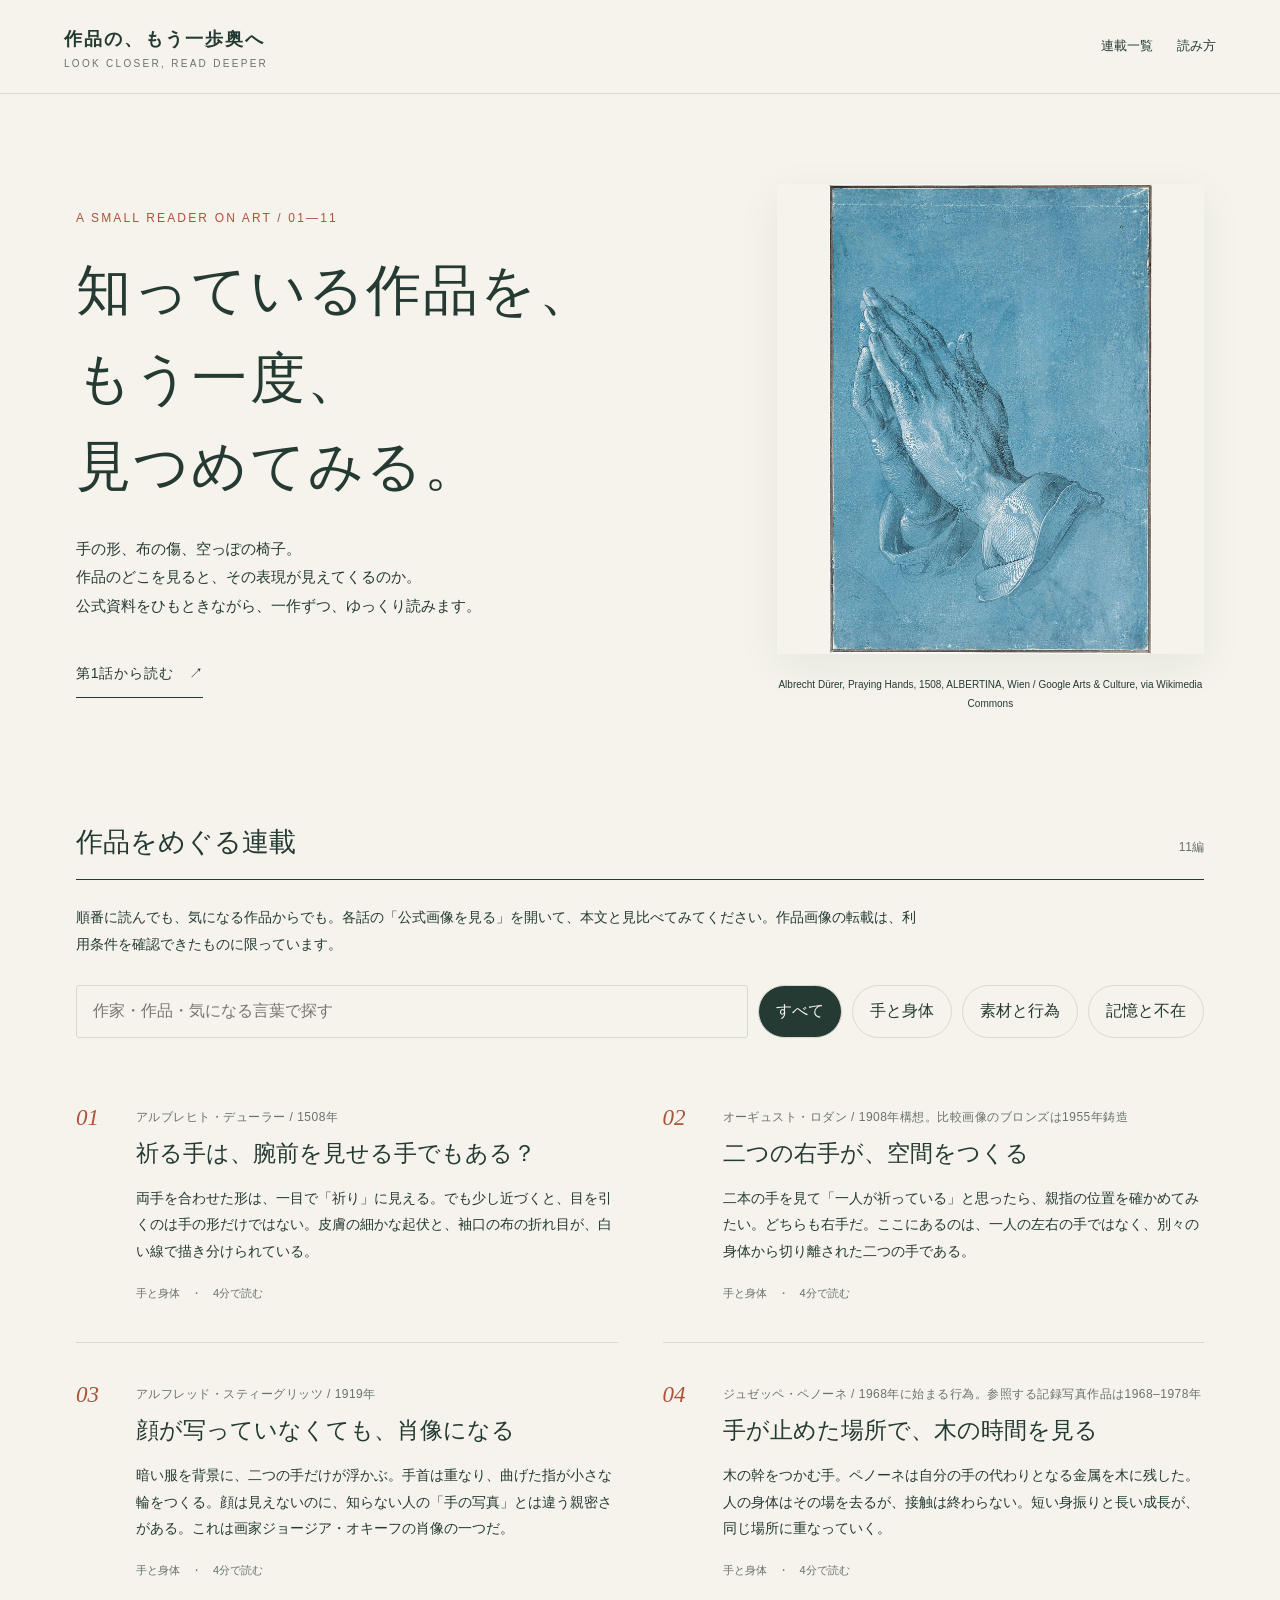
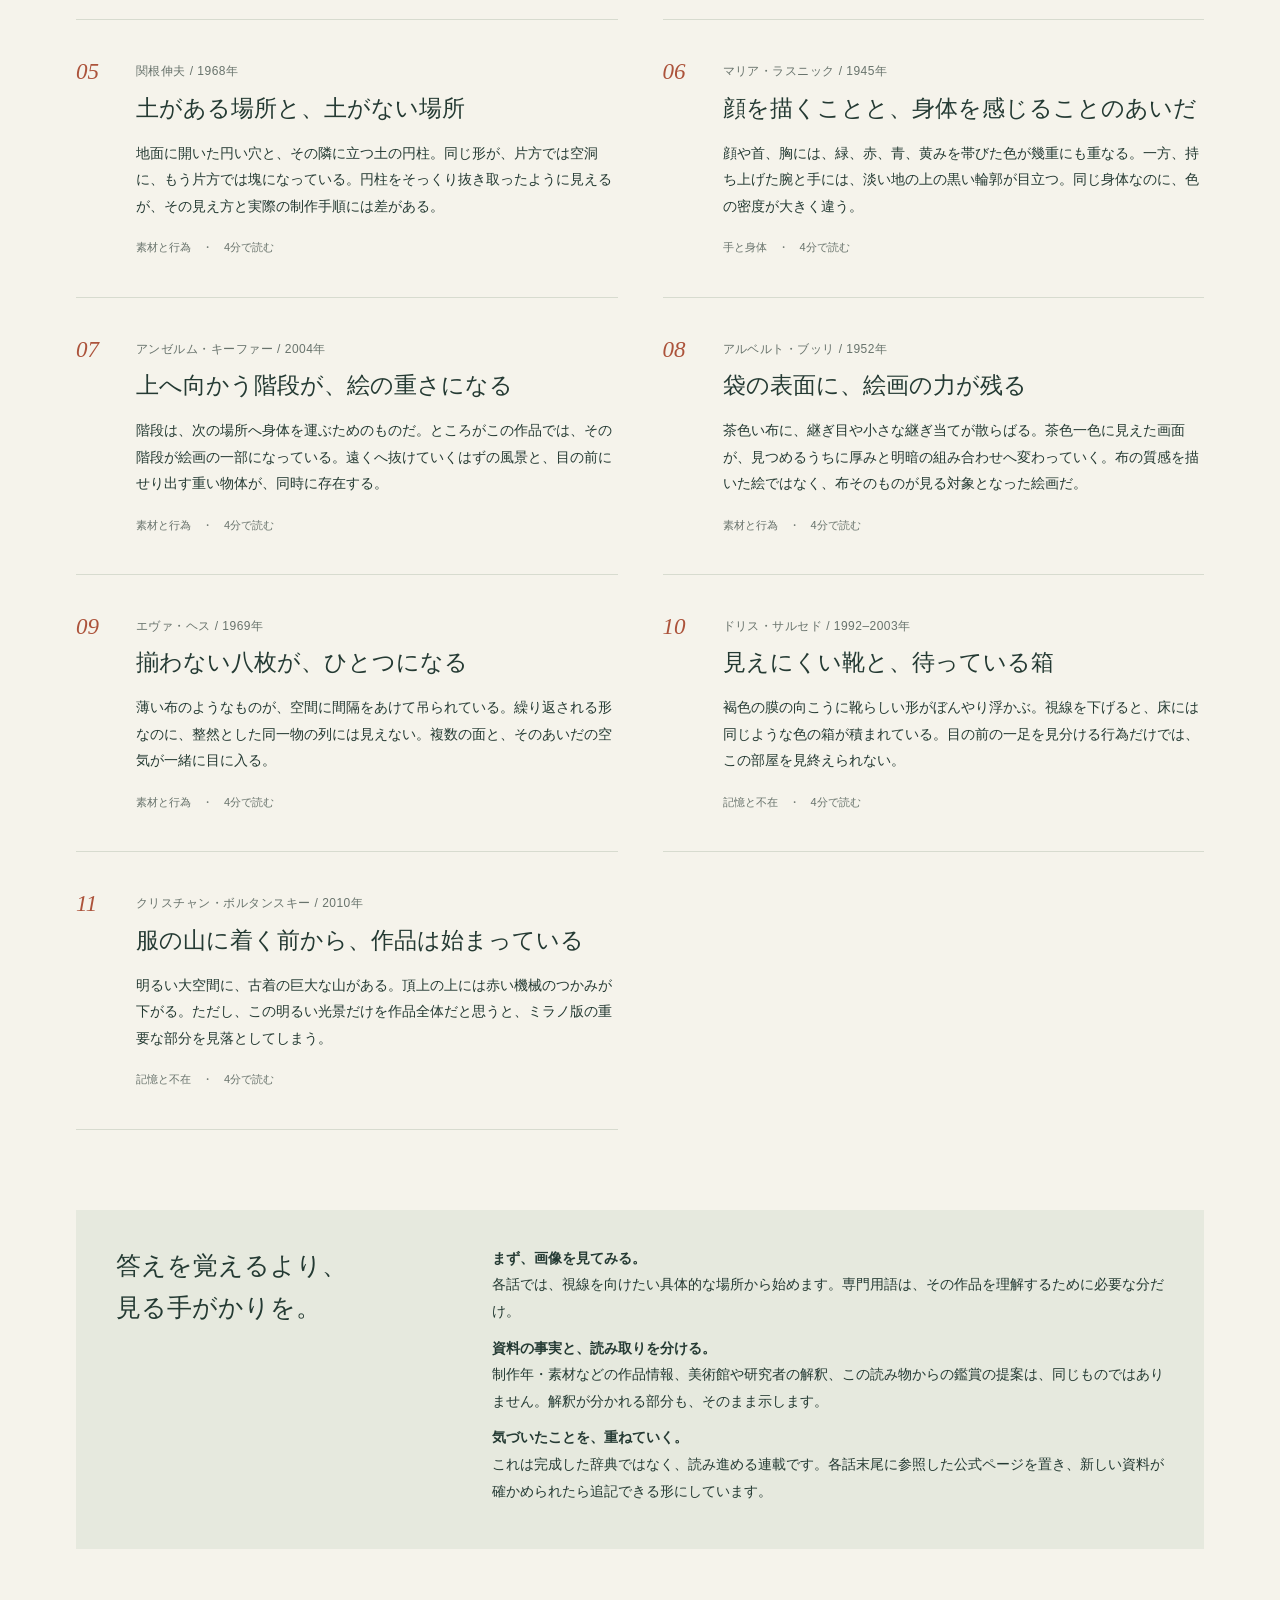
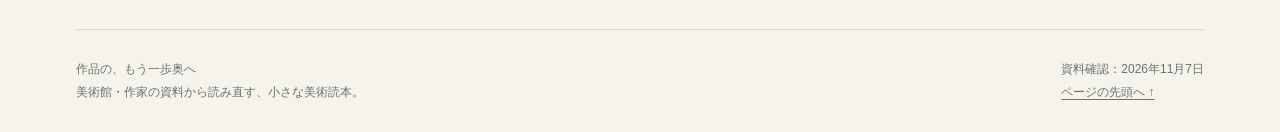
==== index.html @ de349b25 "Publish sourced art reading series with eleven essays" ====
<!doctype html><html lang="ja"><head><meta charset="utf-8"><meta name="viewport" content="width=device-width,initial-scale=1"><meta name="theme-color" content="#243a33"><meta name="description" content="手・素材・身体・記憶をめぐる美術の読み物。公式資料をたどり、作品をもう一度見るための連載。"><title>美術を読む連載 | 作品の、もう一歩奥へ</title><link rel="stylesheet" href="./style.css"><link rel="icon" href="data:image/svg+xml,%3Csvg xmlns='http://www.w3.org/2000/svg' viewBox='0 0 64 64'%3E%3Crect width='64' height='64' rx='12' fill='%23243a33'/%3E%3Cpath d='M17 14v36m15-36v36m15-36v36' stroke='%23f5f3eb' stroke-width='2'/%3E%3C/svg%3E"></head><body id="top"><header><a class="brand" href="./">作品の、もう一歩奥へ<small>LOOK CLOSER, READ DEEPER</small></a><nav aria-label="主要ナビゲーション"><a href="./#series">連載一覧</a><a href="./#about">読み方</a></nav></header><main class="wrap"><section class="hero"><div><div class="eyebrow">A small reader on art / 01—11</div><h1>知っている作品を、<br>もう一度、<br>見つめてみる。</h1><p>手の形、布の傷、空っぽの椅子。<br>作品のどこを見ると、その表現が見えてくるのか。<br>公式資料をひもときながら、一作ずつ、ゆっくり読みます。</p><a class="button" href="articles/durer-praying-hands.html">第1話から読む　↗</a></div><figure class="hero-art"><img src="assets/durer-praying-hands.jpg" alt="祈る手"><figcaption>Albrecht Dürer, Praying Hands, 1508, ALBERTINA, Wien / Google Arts &amp; Culture, via Wikimedia Commons</figcaption></figure></section><section id="series"><div class="section-title"><h2>作品をめぐる連載</h2><span id="count">11編</span></div><p class="intro-note">順番に読んでも、気になる作品からでも。各話の「公式画像を見る」を開いて、本文と見比べてみてください。作品画像の転載は、利用条件を確認できたものに限っています。</p><div class="tools"><input type="search" id="search" aria-label="作家名や作品名で探す" placeholder="作家・作品・気になる言葉で探す"><button class="filter" aria-pressed="true" data-filter="all">すべて</button><button class="filter" aria-pressed="false" data-filter="hands">手と身体</button><button class="filter" aria-pressed="false" data-filter="material">素材と行為</button><button class="filter" aria-pressed="false" data-filter="memory">記憶と不在</button></div><div class="entries"><article class="entry" data-category="hands"><span class="num">01</span><div><span class="artist">アルブレヒト・デューラー / 1508年</span><h3><a href="articles/durer-praying-hands.html">祈る手は、腕前を見せる手でもある？</a></h3><p>両手を合わせた形は、一目で「祈り」に見える。でも少し近づくと、目を引くのは手の形だけではない。皮膚の細かな起伏と、袖口の布の折れ目が、白い線で描き分けられている。</p><span class="meta">手と身体　・　4分で読む</span></div></article><article class="entry" data-category="hands"><span class="num">02</span><div><span class="artist">オーギュスト・ロダン / 1908年構想。比較画像のブロンズは1955年鋳造</span><h3><a href="articles/rodin-cathedral.html">二つの右手が、空間をつくる</a></h3><p>二本の手を見て「一人が祈っている」と思ったら、親指の位置を確かめてみたい。どちらも右手だ。ここにあるのは、一人の左右の手ではなく、別々の身体から切り離された二つの手である。</p><span class="meta">手と身体　・　4分で読む</span></div></article><article class="entry" data-category="hands"><span class="num">03</span><div><span class="artist">アルフレッド・スティーグリッツ / 1919年</span><h3><a href="articles/stieglitz-okeeffe-hands.html">顔が写っていなくても、肖像になる</a></h3><p>暗い服を背景に、二つの手だけが浮かぶ。手首は重なり、曲げた指が小さな輪をつくる。顔は見えないのに、知らない人の「手の写真」とは違う親密さがある。これは画家ジョージア・オキーフの肖像の一つだ。</p><span class="meta">手と身体　・　4分で読む</span></div></article><article class="entry" data-category="hands"><span class="num">04</span><div><span class="artist">ジュゼッペ・ペノーネ / 1968年に始まる行為。参照する記録写真作品は1968–1978年</span><h3><a href="articles/penone-growth.html">手が止めた場所で、木の時間を見る</a></h3><p>木の幹をつかむ手。ペノーネは自分の手の代わりとなる金属を木に残した。人の身体はその場を去るが、接触は終わらない。短い身振りと長い成長が、同じ場所に重なっていく。</p><span class="meta">手と身体　・　4分で読む</span></div></article><article class="entry" data-category="material"><span class="num">05</span><div><span class="artist">関根伸夫 / 1968年</span><h3><a href="articles/sekine-phase-earth.html">土がある場所と、土がない場所</a></h3><p>地面に開いた円い穴と、その隣に立つ土の円柱。同じ形が、片方では空洞に、もう片方では塊になっている。円柱をそっくり抜き取ったように見えるが、その見え方と実際の制作手順には差がある。</p><span class="meta">素材と行為　・　4分で読む</span></div></article><article class="entry" data-category="hands"><span class="num">06</span><div><span class="artist">マリア・ラスニック / 1945年</span><h3><a href="articles/lassnig-expressive-self.html">顔を描くことと、身体を感じることのあいだ</a></h3><p>顔や首、胸には、緑、赤、青、黄みを帯びた色が幾重にも重なる。一方、持ち上げた腕と手には、淡い地の上の黒い輪郭が目立つ。同じ身体なのに、色の密度が大きく違う。</p><span class="meta">手と身体　・　4分で読む</span></div></article><article class="entry" data-category="material"><span class="num">07</span><div><span class="artist">アンゼルム・キーファー / 2004年</span><h3><a href="articles/kiefer-lost-2004.html">上へ向かう階段が、絵の重さになる</a></h3><p>階段は、次の場所へ身体を運ぶためのものだ。ところがこの作品では、その階段が絵画の一部になっている。遠くへ抜けていくはずの風景と、目の前にせり出す重い物体が、同時に存在する。</p><span class="meta">素材と行為　・　4分で読む</span></div></article><article class="entry" data-category="material"><span class="num">08</span><div><span class="artist">アルベルト・ブッリ / 1952年</span><h3><a href="articles/burri-grande-sacco-1952.html">袋の表面に、絵画の力が残る</a></h3><p>茶色い布に、継ぎ目や小さな継ぎ当てが散らばる。茶色一色に見えた画面が、見つめるうちに厚みと明暗の組み合わせへ変わっていく。布の質感を描いた絵ではなく、布そのものが見る対象となった絵画だ。</p><span class="meta">素材と行為　・　4分で読む</span></div></article><article class="entry" data-category="material"><span class="num">09</span><div><span class="artist">エヴァ・ヘス / 1969年</span><h3><a href="articles/hesse-contingent-1969.html">揃わない八枚が、ひとつになる</a></h3><p>薄い布のようなものが、空間に間隔をあけて吊られている。繰り返される形なのに、整然とした同一物の列には見えない。複数の面と、そのあいだの空気が一緒に目に入る。</p><span class="meta">素材と行為　・　4分で読む</span></div></article><article class="entry" data-category="memory"><span class="num">10</span><div><span class="artist">ドリス・サルセド / 1992–2003年</span><h3><a href="articles/salcedo-atrabiliarios.html">見えにくい靴と、待っている箱</a></h3><p>褐色の膜の向こうに靴らしい形がぼんやり浮かぶ。視線を下げると、床には同じような色の箱が積まれている。目の前の一足を見分ける行為だけでは、この部屋を見終えられない。</p><span class="meta">記憶と不在　・　4分で読む</span></div></article><article class="entry" data-category="memory"><span class="num">11</span><div><span class="artist">クリスチャン・ボルタンスキー / 2010年</span><h3><a href="articles/boltanski-personnes-milan-2010.html">服の山に着く前から、作品は始まっている</a></h3><p>明るい大空間に、古着の巨大な山がある。頂上の上には赤い機械のつかみが下がる。ただし、この明るい光景だけを作品全体だと思うと、ミラノ版の重要な部分を見落としてしまう。</p><span class="meta">記憶と不在　・　4分で読む</span></div></article></div><p id="empty" class="empty" hidden>該当する記事がありません。別の言葉で探してください。</p></section><section id="about" class="guide"><h2>答えを覚えるより、<br>見る手がかりを。</h2><div><p><strong>まず、画像を見てみる。</strong><br>各話では、視線を向けたい具体的な場所から始めます。専門用語は、その作品を理解するために必要な分だけ。</p><p><strong>資料の事実と、読み取りを分ける。</strong><br>制作年・素材などの作品情報、美術館や研究者の解釈、この読み物からの鑑賞の提案は、同じものではありません。解釈が分かれる部分も、そのまま示します。</p><p><strong>気づいたことを、重ねていく。</strong><br>これは完成した辞典ではなく、読み進める連載です。各話末尾に参照した公式ページを置き、新しい資料が確かめられたら追記できる形にしています。</p></div></section><footer class="footer"><span>作品の、もう一歩奥へ<br>美術館・作家の資料から読み直す、小さな美術読本。</span><span>資料確認：2026年11月7日<br><a href="#top" class="backtop">ページの先頭へ ↑</a></span></footer></main><script src="./app.js"></script></body></html>
---- style.css ----
:root{--paper:#f5f3eb;--ink:#243a33;--muted:#68736c;--line:#d7dbcf;--accent:#ac533b;--serif:'Hiragino Mincho ProN','Yu Mincho',serif;--sans:-apple-system,BlinkMacSystemFont,'Hiragino Kaku Gothic ProN','Yu Gothic',sans-serif}*{box-sizing:border-box}html{scroll-behavior:smooth;scroll-padding-top:100px}body{margin:0;background:var(--paper);color:var(--ink);font:16px/1.9 var(--sans)}a{color:inherit;text-underline-offset:.25em}button,input{font:inherit}a:focus-visible,button:focus-visible,input:focus-visible{outline:3px solid var(--accent);outline-offset:5px}header{border-bottom:1px solid var(--line);padding:22px max(24px,5vw);display:flex;align-items:center;justify-content:space-between;gap:24px;background:var(--paper)}.brand{text-decoration:none;font-weight:650;font-size:18px;letter-spacing:.12em}.brand small{display:block;font:10px/1.5 var(--sans);letter-spacing:.23em;color:var(--muted)}nav{display:flex;gap:24px;font-size:13px}nav a{text-decoration:none}.wrap{max-width:1200px;margin:auto;padding:0 36px}.eyebrow{font:12px/1.5 var(--sans);letter-spacing:.18em;color:var(--accent);text-transform:uppercase}.hero{padding:90px 0 75px;display:grid;grid-template-columns:1.2fr .8fr;gap:60px;align-items:center}.hero h1{font:500 clamp(35px,4.3vw,60px)/1.6 var(--serif);letter-spacing:.04em;margin:20px 0 24px}.hero p{max-width:540px;font-size:15px}.hero-art{min-height:350px;position:relative;display:flex;align-items:center;justify-content:center;border-radius:50% 50% 2px 2px;background:#dfe2d6;overflow:hidden}.hero-art img{width:100%;height:400px;object-fit:cover;object-position:center}.hero-art .type-art{font:500 110px/1.2 var(--serif);color:#687c69;writing-mode:vertical-rl;letter-spacing:.12em;padding:50px}.hero-art figcaption{position:absolute;bottom:0;left:0;right:0;background:#f5f3ebeb;padding:8px 15px;font-size:10px}.hero figure{margin:0}.button{display:inline-block;text-decoration:none;border-bottom:1px solid var(--ink);padding:10px 0;letter-spacing:.06em;font-size:14px;margin-top:15px}.section-title{display:flex;align-items:baseline;justify-content:space-between;gap:20px;border-bottom:1px solid var(--ink);padding-bottom:17px;margin:24px 0 0}.section-title h2{font:500 27px/1.5 var(--serif);margin:0}.section-title span{font-size:12px;color:var(--muted)}.intro-note{font-size:14px;max-width:850px;margin:24px 0}.tools{display:flex;flex-wrap:wrap;gap:10px;margin:28px 0}.tools input{border:1px solid var(--line);background:transparent;padding:10px 16px;min-width:260px;flex:1;border-radius:3px;color:var(--ink)}.filter{border:1px solid var(--line);background:transparent;color:var(--ink);padding:9px 17px;border-radius:30px;cursor:pointer}.filter[aria-pressed=true]{background:var(--ink);color:var(--paper)}.entries{display:grid;grid-template-columns:1fr 1fr;column-gap:45px}.entry{display:grid;grid-template-columns:40px 1fr;gap:20px;padding:35px 0;border-bottom:1px solid var(--line)}.entry[hidden]{display:none}.num{font:italic 23px/1.5 Georgia,serif;color:var(--accent)}.entry h3{font:500 23px/1.6 var(--serif);margin:5px 0 12px}.entry h3 a{text-decoration:none}.entry h3 a:hover{text-decoration:underline}.entry .artist{font-size:12px;color:var(--muted);letter-spacing:.04em}.entry p{font-size:14px;margin:12px 0}.entry .meta{font-size:11px;color:var(--muted)}.guide{margin:80px 0;background:#e6e9de;padding:35px 40px;display:grid;grid-template-columns:1fr 2fr;gap:40px}.guide h2{font:500 25px/1.7 var(--serif);margin:0}.guide p{font-size:14px;margin:0 0 10px}.guide strong{font-weight:600}.footer{margin-top:75px;padding:28px 0;border-top:1px solid var(--line);font-size:12px;color:var(--muted);display:flex;justify-content:space-between;gap:20px}.breadcrumbs{font-size:12px;color:var(--muted);margin-top:36px}.article-top{max-width:860px;margin:55px auto 40px}.article-top h1{font:500 clamp(32px,4vw,48px)/1.6 var(--serif);margin:18px 0 25px}.article-top .lead{font:400 19px/1.9 var(--serif);max-width:750px}.article-top .artist{font-size:13px;color:var(--muted)}.article-layout{display:grid;grid-template-columns:210px minmax(0,740px);gap:60px;max-width:1100px;margin:50px auto}.toc{align-self:start;position:sticky;top:30px;font-size:12px;border-top:1px solid var(--ink);padding-top:15px}.toc ol{padding-left:18px}.toc li{margin:12px 0}.toc a{text-decoration:none}.reading h2{font:500 27px/1.65 var(--serif);margin:52px 0 25px;padding-top:16px;border-top:1px solid var(--line)}.reading p{font-size:16px;line-height:2.15;letter-spacing:.025em;margin:0 0 24px}.reading h2:first-child{margin-top:0}.art-facts{background:#e7e9e0;padding:25px 30px;margin:30px 0;font-size:14px}.art-facts dl{display:grid;grid-template-columns:5em 1fr;gap:8px 18px;margin:0}.art-facts dt{color:var(--muted)}.art-facts dd{margin:0}.art-link{display:block;border:1px solid var(--line);padding:20px 25px;text-decoration:none;margin:24px 0}.art-link strong{display:block;font:500 19px/1.7 var(--serif)}.art-link small{font-size:12px;color:var(--muted)}.caution{border-left:3px solid var(--accent);padding:4px 0 4px 24px;margin:35px 0}.caution h3{font-size:14px;margin:0 0 10px}.caution p{font-size:14px;margin:0 0 12px}.sources{font-size:14px}.sources li{margin:18px 0;overflow-wrap:anywhere}.sources small{display:block;color:var(--muted);margin-top:3px}.closing{font-size:13px!important;color:var(--muted)}.next-links{display:flex;justify-content:space-between;gap:25px;border-top:1px solid var(--ink);padding:30px 0;margin-top:50px;font-size:13px}.work-image{margin:32px 0}.work-image img{display:block;width:100%;max-height:650px;object-fit:contain;background:#e8e5db}.work-image figcaption{font-size:11px;color:var(--muted);margin-top:10px}.empty{padding:30px 0}.backtop{font-size:12px} @media(max-width:780px){header{padding:18px 22px}.brand{font-size:16px}nav{gap:15px;font-size:12px}.wrap{padding:0 23px}.hero{padding:45px 0 40px;grid-template-columns:1fr;gap:24px}.hero h1{font-size:35px;margin-top:12px}.hero-art{min-height:230px;max-height:280px;border-radius:120px 120px 2px 2px}.hero-art img{height:280px;object-fit:contain}.hero-art .type-art{writing-mode:horizontal-tb;font-size:70px;padding:45px}.entries{grid-template-columns:1fr}.entry{padding:28px 0;grid-template-columns:30px 1fr;gap:13px}.entry h3{font-size:23px}.guide{grid-template-columns:1fr;gap:20px;padding:28px 25px;margin:50px 0}.section-title h2{font-size:23px}.section-title span{font-size:10px}.article-top{margin:35px 0}.article-top h1{font-size:32px}.article-top .lead{font-size:18px}.article-layout{display:block;margin-top:25px}.toc{position:static;padding:15px 18px;background:#e7e9e0;margin-bottom:35px}.toc ol{columns:2;column-gap:30px}.toc li{break-inside:avoid}.reading p{line-height:2.1;font-size:16px}.reading h2{font-size:24px}.art-facts{padding:22px 20px}.footer{display:block;margin-top:45px}.footer span{display:block}.tools input{min-width:100%;width:100%}.filter{font-size:12px;padding:7px 13px}.next-links{font-size:12px}.caution{padding-left:18px}}@media(prefers-reduced-motion:reduce){html{scroll-behavior:auto}}@media print{header,.toc,.tools,.next-links,.backtop{display:none}.article-layout{display:block}.wrap{max-width:none}.reading p{font-size:11pt}.footer{margin-top:20px}body{background:white;color:black}}
/* The artwork is shown whole rather than cropped to a decorative arch. */
.hero-art:has(img){border-radius:2px;background:transparent;min-height:0;overflow:visible}.hero-art:has(img) img{height:470px;object-fit:contain;object-position:center}.hero-art:has(img) figcaption{position:static;background:transparent;padding:10px 0;text-align:center}.hero-art:has(img){display:block}.hero-art:has(img) img{box-shadow:0 12px 40px #243a3310}@media(max-width:780px){.hero-art:has(img){max-height:none}.hero-art:has(img) img{height:340px}}
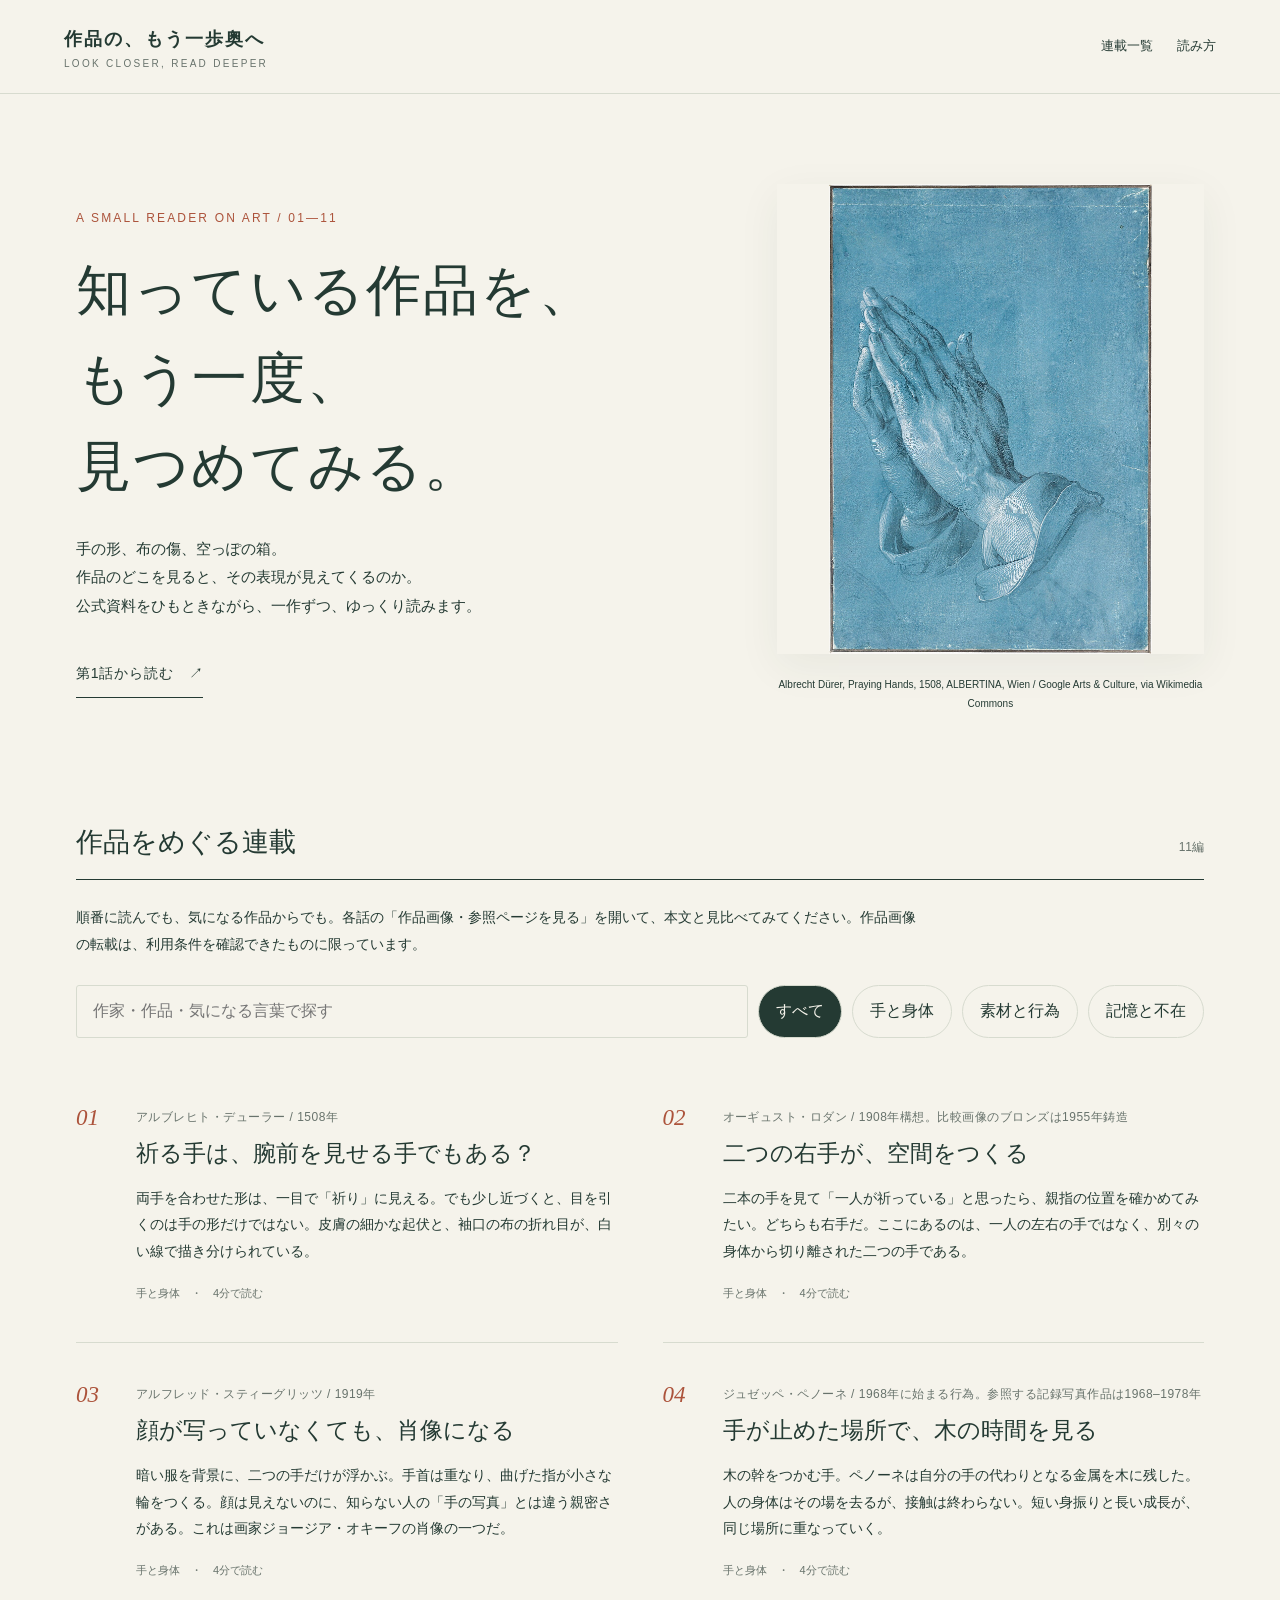
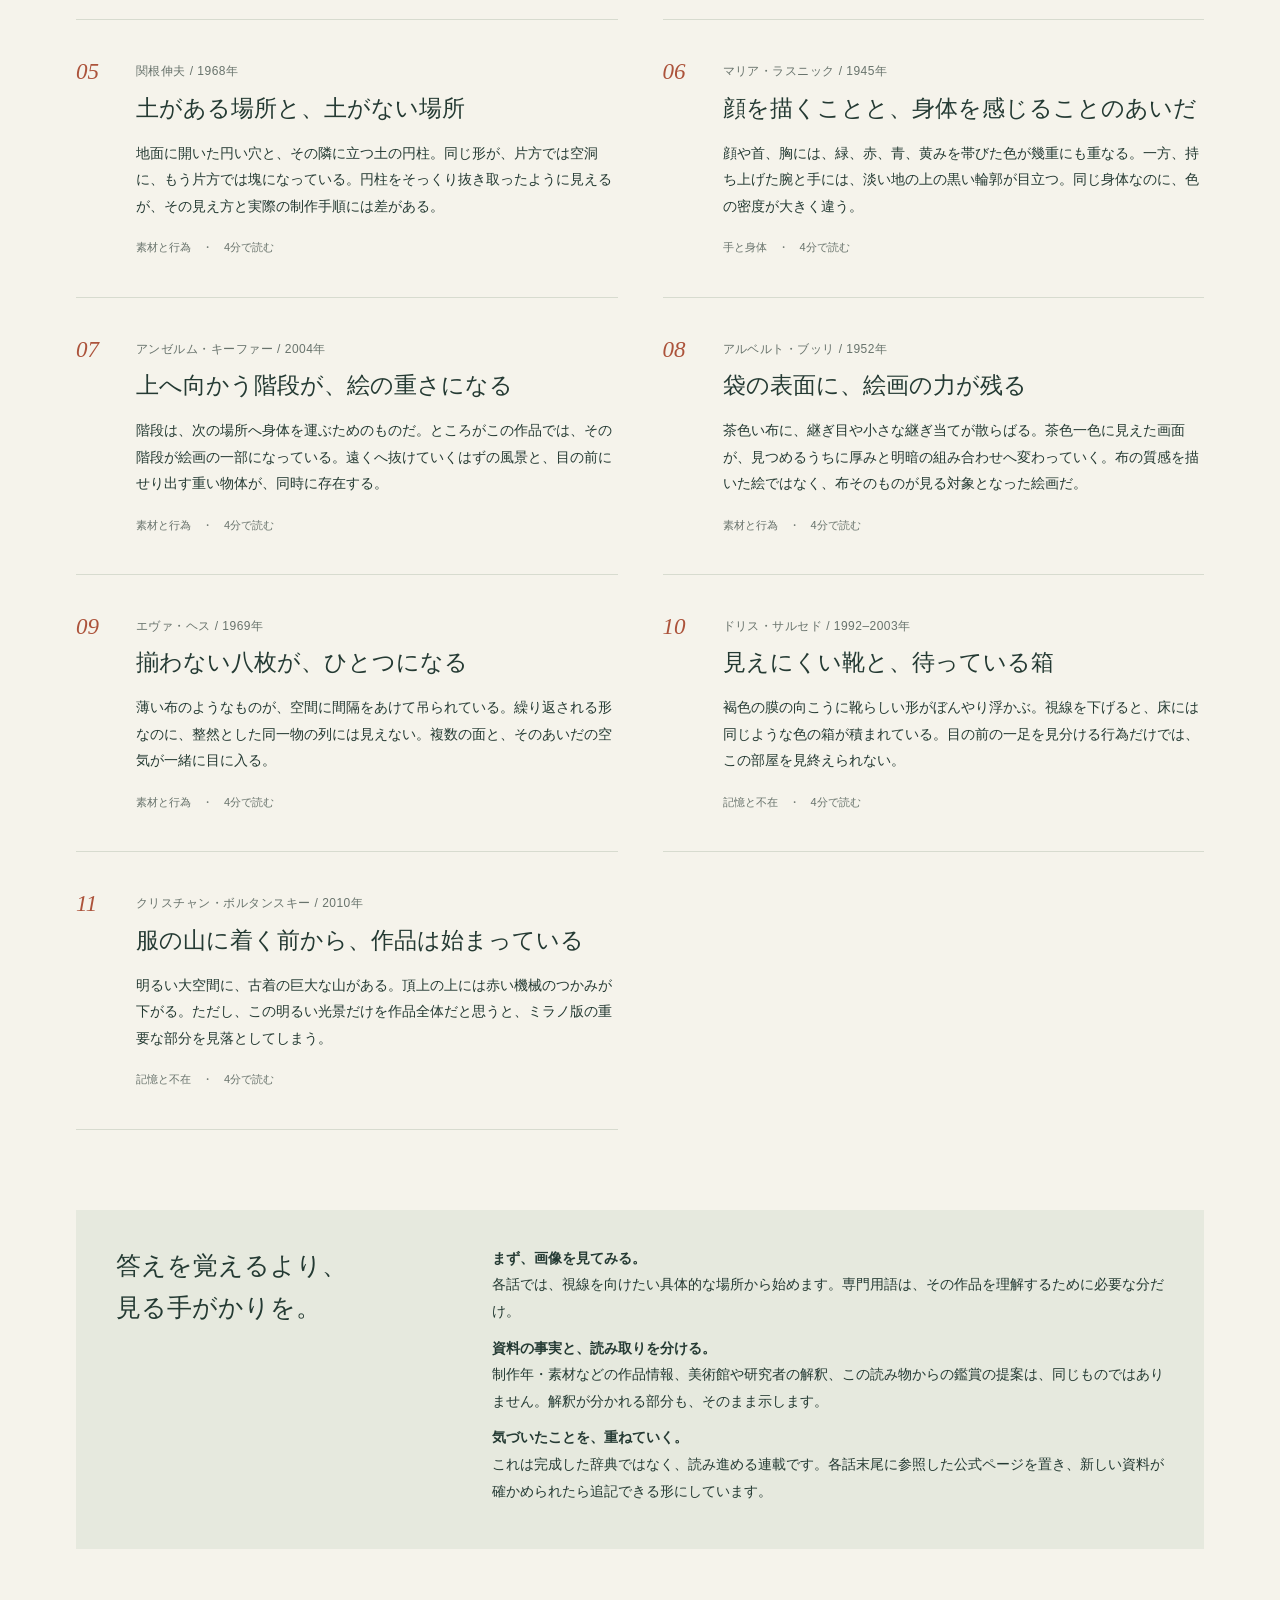
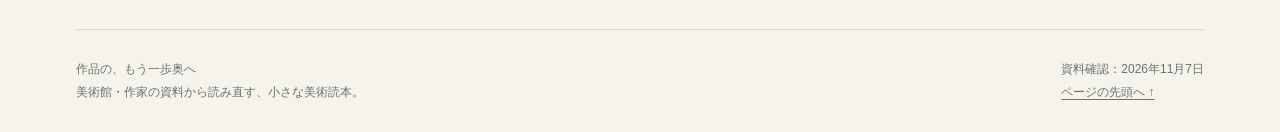
==== commit 7c25c6d7: "Clarify source links and align introduction with essays" ====
--- a/index.html
+++ b/index.html
@@ -1 +1 @@
-<!doctype html><html lang="ja"><head><meta charset="utf-8"><meta name="viewport" content="width=device-width,initial-scale=1"><meta name="theme-color" content="#243a33"><meta name="description" content="手・素材・身体・記憶をめぐる美術の読み物。公式資料をたどり、作品をもう一度見るための連載。"><title>美術を読む連載 | 作品の、もう一歩奥へ</title><link rel="stylesheet" href="./style.css"><link rel="icon" href="data:image/svg+xml,%3Csvg xmlns='http://www.w3.org/2000/svg' viewBox='0 0 64 64'%3E%3Crect width='64' height='64' rx='12' fill='%23243a33'/%3E%3Cpath d='M17 14v36m15-36v36m15-36v36' stroke='%23f5f3eb' stroke-width='2'/%3E%3C/svg%3E"></head><body id="top"><header><a class="brand" href="./">作品の、もう一歩奥へ<small>LOOK CLOSER, READ DEEPER</small></a><nav aria-label="主要ナビゲーション"><a href="./#series">連載一覧</a><a href="./#about">読み方</a></nav></header><main class="wrap"><section class="hero"><div><div class="eyebrow">A small reader on art / 01—11</div><h1>知っている作品を、<br>もう一度、<br>見つめてみる。</h1><p>手の形、布の傷、空っぽの椅子。<br>作品のどこを見ると、その表現が見えてくるのか。<br>公式資料をひもときながら、一作ずつ、ゆっくり読みます。</p><a class="button" href="articles/durer-praying-hands.html">第1話から読む　↗</a></div><figure class="hero-art"><img src="assets/durer-praying-hands.jpg" alt="祈る手"><figcaption>Albrecht Dürer, Praying Hands, 1508, ALBERTINA, Wien / Google Arts &amp; Culture, via Wikimedia Commons</figcaption></figure></section><section id="series"><div class="section-title"><h2>作品をめぐる連載</h2><span id="count">11編</span></div><p class="intro-note">順番に読んでも、気になる作品からでも。各話の「公式画像を見る」を開いて、本文と見比べてみてください。作品画像の転載は、利用条件を確認できたものに限っています。</p><div class="tools"><input type="search" id="search" aria-label="作家名や作品名で探す" placeholder="作家・作品・気になる言葉で探す"><button class="filter" aria-pressed="true" data-filter="all">すべて</button><button class="filter" aria-pressed="false" data-filter="hands">手と身体</button><button class="filter" aria-pressed="false" data-filter="material">素材と行為</button><button class="filter" aria-pressed="false" data-filter="memory">記憶と不在</button></div><div class="entries"><article class="entry" data-category="hands"><span class="num">01</span><div><span class="artist">アルブレヒト・デューラー / 1508年</span><h3><a href="articles/durer-praying-hands.html">祈る手は、腕前を見せる手でもある？</a></h3><p>両手を合わせた形は、一目で「祈り」に見える。でも少し近づくと、目を引くのは手の形だけではない。皮膚の細かな起伏と、袖口の布の折れ目が、白い線で描き分けられている。</p><span class="meta">手と身体　・　4分で読む</span></div></article><article class="entry" data-category="hands"><span class="num">02</span><div><span class="artist">オーギュスト・ロダン / 1908年構想。比較画像のブロンズは1955年鋳造</span><h3><a href="articles/rodin-cathedral.html">二つの右手が、空間をつくる</a></h3><p>二本の手を見て「一人が祈っている」と思ったら、親指の位置を確かめてみたい。どちらも右手だ。ここにあるのは、一人の左右の手ではなく、別々の身体から切り離された二つの手である。</p><span class="meta">手と身体　・　4分で読む</span></div></article><article class="entry" data-category="hands"><span class="num">03</span><div><span class="artist">アルフレッド・スティーグリッツ / 1919年</span><h3><a href="articles/stieglitz-okeeffe-hands.html">顔が写っていなくても、肖像になる</a></h3><p>暗い服を背景に、二つの手だけが浮かぶ。手首は重なり、曲げた指が小さな輪をつくる。顔は見えないのに、知らない人の「手の写真」とは違う親密さがある。これは画家ジョージア・オキーフの肖像の一つだ。</p><span class="meta">手と身体　・　4分で読む</span></div></article><article class="entry" data-category="hands"><span class="num">04</span><div><span class="artist">ジュゼッペ・ペノーネ / 1968年に始まる行為。参照する記録写真作品は1968–1978年</span><h3><a href="articles/penone-growth.html">手が止めた場所で、木の時間を見る</a></h3><p>木の幹をつかむ手。ペノーネは自分の手の代わりとなる金属を木に残した。人の身体はその場を去るが、接触は終わらない。短い身振りと長い成長が、同じ場所に重なっていく。</p><span class="meta">手と身体　・　4分で読む</span></div></article><article class="entry" data-category="material"><span class="num">05</span><div><span class="artist">関根伸夫 / 1968年</span><h3><a href="articles/sekine-phase-earth.html">土がある場所と、土がない場所</a></h3><p>地面に開いた円い穴と、その隣に立つ土の円柱。同じ形が、片方では空洞に、もう片方では塊になっている。円柱をそっくり抜き取ったように見えるが、その見え方と実際の制作手順には差がある。</p><span class="meta">素材と行為　・　4分で読む</span></div></article><article class="entry" data-category="hands"><span class="num">06</span><div><span class="artist">マリア・ラスニック / 1945年</span><h3><a href="articles/lassnig-expressive-self.html">顔を描くことと、身体を感じることのあいだ</a></h3><p>顔や首、胸には、緑、赤、青、黄みを帯びた色が幾重にも重なる。一方、持ち上げた腕と手には、淡い地の上の黒い輪郭が目立つ。同じ身体なのに、色の密度が大きく違う。</p><span class="meta">手と身体　・　4分で読む</span></div></article><article class="entry" data-category="material"><span class="num">07</span><div><span class="artist">アンゼルム・キーファー / 2004年</span><h3><a href="articles/kiefer-lost-2004.html">上へ向かう階段が、絵の重さになる</a></h3><p>階段は、次の場所へ身体を運ぶためのものだ。ところがこの作品では、その階段が絵画の一部になっている。遠くへ抜けていくはずの風景と、目の前にせり出す重い物体が、同時に存在する。</p><span class="meta">素材と行為　・　4分で読む</span></div></article><article class="entry" data-category="material"><span class="num">08</span><div><span class="artist">アルベルト・ブッリ / 1952年</span><h3><a href="articles/burri-grande-sacco-1952.html">袋の表面に、絵画の力が残る</a></h3><p>茶色い布に、継ぎ目や小さな継ぎ当てが散らばる。茶色一色に見えた画面が、見つめるうちに厚みと明暗の組み合わせへ変わっていく。布の質感を描いた絵ではなく、布そのものが見る対象となった絵画だ。</p><span class="meta">素材と行為　・　4分で読む</span></div></article><article class="entry" data-category="material"><span class="num">09</span><div><span class="artist">エヴァ・ヘス / 1969年</span><h3><a href="articles/hesse-contingent-1969.html">揃わない八枚が、ひとつになる</a></h3><p>薄い布のようなものが、空間に間隔をあけて吊られている。繰り返される形なのに、整然とした同一物の列には見えない。複数の面と、そのあいだの空気が一緒に目に入る。</p><span class="meta">素材と行為　・　4分で読む</span></div></article><article class="entry" data-category="memory"><span class="num">10</span><div><span class="artist">ドリス・サルセド / 1992–2003年</span><h3><a href="articles/salcedo-atrabiliarios.html">見えにくい靴と、待っている箱</a></h3><p>褐色の膜の向こうに靴らしい形がぼんやり浮かぶ。視線を下げると、床には同じような色の箱が積まれている。目の前の一足を見分ける行為だけでは、この部屋を見終えられない。</p><span class="meta">記憶と不在　・　4分で読む</span></div></article><article class="entry" data-category="memory"><span class="num">11</span><div><span class="artist">クリスチャン・ボルタンスキー / 2010年</span><h3><a href="articles/boltanski-personnes-milan-2010.html">服の山に着く前から、作品は始まっている</a></h3><p>明るい大空間に、古着の巨大な山がある。頂上の上には赤い機械のつかみが下がる。ただし、この明るい光景だけを作品全体だと思うと、ミラノ版の重要な部分を見落としてしまう。</p><span class="meta">記憶と不在　・　4分で読む</span></div></article></div><p id="empty" class="empty" hidden>該当する記事がありません。別の言葉で探してください。</p></section><section id="about" class="guide"><h2>答えを覚えるより、<br>見る手がかりを。</h2><div><p><strong>まず、画像を見てみる。</strong><br>各話では、視線を向けたい具体的な場所から始めます。専門用語は、その作品を理解するために必要な分だけ。</p><p><strong>資料の事実と、読み取りを分ける。</strong><br>制作年・素材などの作品情報、美術館や研究者の解釈、この読み物からの鑑賞の提案は、同じものではありません。解釈が分かれる部分も、そのまま示します。</p><p><strong>気づいたことを、重ねていく。</strong><br>これは完成した辞典ではなく、読み進める連載です。各話末尾に参照した公式ページを置き、新しい資料が確かめられたら追記できる形にしています。</p></div></section><footer class="footer"><span>作品の、もう一歩奥へ<br>美術館・作家の資料から読み直す、小さな美術読本。</span><span>資料確認：2026年11月7日<br><a href="#top" class="backtop">ページの先頭へ ↑</a></span></footer></main><script src="./app.js"></script></body></html>+<!doctype html><html lang="ja"><head><meta charset="utf-8"><meta name="viewport" content="width=device-width,initial-scale=1"><meta name="theme-color" content="#243a33"><meta name="description" content="手・素材・身体・記憶をめぐる美術の読み物。公式資料をたどり、作品をもう一度見るための連載。"><title>美術を読む連載 | 作品の、もう一歩奥へ</title><link rel="stylesheet" href="./style.css"><link rel="icon" href="data:image/svg+xml,%3Csvg xmlns='http://www.w3.org/2000/svg' viewBox='0 0 64 64'%3E%3Crect width='64' height='64' rx='12' fill='%23243a33'/%3E%3Cpath d='M17 14v36m15-36v36m15-36v36' stroke='%23f5f3eb' stroke-width='2'/%3E%3C/svg%3E"></head><body id="top"><header><a class="brand" href="./">作品の、もう一歩奥へ<small>LOOK CLOSER, READ DEEPER</small></a><nav aria-label="主要ナビゲーション"><a href="./#series">連載一覧</a><a href="./#about">読み方</a></nav></header><main class="wrap"><section class="hero"><div><div class="eyebrow">A small reader on art / 01—11</div><h1>知っている作品を、<br>もう一度、<br>見つめてみる。</h1><p>手の形、布の傷、空っぽの箱。<br>作品のどこを見ると、その表現が見えてくるのか。<br>公式資料をひもときながら、一作ずつ、ゆっくり読みます。</p><a class="button" href="articles/durer-praying-hands.html">第1話から読む　↗</a></div><figure class="hero-art"><img src="assets/durer-praying-hands.jpg" alt="祈る手"><figcaption>Albrecht Dürer, Praying Hands, 1508, ALBERTINA, Wien / Google Arts &amp; Culture, via Wikimedia Commons</figcaption></figure></section><section id="series"><div class="section-title"><h2>作品をめぐる連載</h2><span id="count">11編</span></div><p class="intro-note">順番に読んでも、気になる作品からでも。各話の「作品画像・参照ページを見る」を開いて、本文と見比べてみてください。作品画像の転載は、利用条件を確認できたものに限っています。</p><div class="tools"><input type="search" id="search" aria-label="作家名や作品名で探す" placeholder="作家・作品・気になる言葉で探す"><button class="filter" aria-pressed="true" data-filter="all">すべて</button><button class="filter" aria-pressed="false" data-filter="hands">手と身体</button><button class="filter" aria-pressed="false" data-filter="material">素材と行為</button><button class="filter" aria-pressed="false" data-filter="memory">記憶と不在</button></div><div class="entries"><article class="entry" data-category="hands"><span class="num">01</span><div><span class="artist">アルブレヒト・デューラー / 1508年</span><h3><a href="articles/durer-praying-hands.html">祈る手は、腕前を見せる手でもある？</a></h3><p>両手を合わせた形は、一目で「祈り」に見える。でも少し近づくと、目を引くのは手の形だけではない。皮膚の細かな起伏と、袖口の布の折れ目が、白い線で描き分けられている。</p><span class="meta">手と身体　・　4分で読む</span></div></article><article class="entry" data-category="hands"><span class="num">02</span><div><span class="artist">オーギュスト・ロダン / 1908年構想。比較画像のブロンズは1955年鋳造</span><h3><a href="articles/rodin-cathedral.html">二つの右手が、空間をつくる</a></h3><p>二本の手を見て「一人が祈っている」と思ったら、親指の位置を確かめてみたい。どちらも右手だ。ここにあるのは、一人の左右の手ではなく、別々の身体から切り離された二つの手である。</p><span class="meta">手と身体　・　4分で読む</span></div></article><article class="entry" data-category="hands"><span class="num">03</span><div><span class="artist">アルフレッド・スティーグリッツ / 1919年</span><h3><a href="articles/stieglitz-okeeffe-hands.html">顔が写っていなくても、肖像になる</a></h3><p>暗い服を背景に、二つの手だけが浮かぶ。手首は重なり、曲げた指が小さな輪をつくる。顔は見えないのに、知らない人の「手の写真」とは違う親密さがある。これは画家ジョージア・オキーフの肖像の一つだ。</p><span class="meta">手と身体　・　4分で読む</span></div></article><article class="entry" data-category="hands"><span class="num">04</span><div><span class="artist">ジュゼッペ・ペノーネ / 1968年に始まる行為。参照する記録写真作品は1968–1978年</span><h3><a href="articles/penone-growth.html">手が止めた場所で、木の時間を見る</a></h3><p>木の幹をつかむ手。ペノーネは自分の手の代わりとなる金属を木に残した。人の身体はその場を去るが、接触は終わらない。短い身振りと長い成長が、同じ場所に重なっていく。</p><span class="meta">手と身体　・　4分で読む</span></div></article><article class="entry" data-category="material"><span class="num">05</span><div><span class="artist">関根伸夫 / 1968年</span><h3><a href="articles/sekine-phase-earth.html">土がある場所と、土がない場所</a></h3><p>地面に開いた円い穴と、その隣に立つ土の円柱。同じ形が、片方では空洞に、もう片方では塊になっている。円柱をそっくり抜き取ったように見えるが、その見え方と実際の制作手順には差がある。</p><span class="meta">素材と行為　・　4分で読む</span></div></article><article class="entry" data-category="hands"><span class="num">06</span><div><span class="artist">マリア・ラスニック / 1945年</span><h3><a href="articles/lassnig-expressive-self.html">顔を描くことと、身体を感じることのあいだ</a></h3><p>顔や首、胸には、緑、赤、青、黄みを帯びた色が幾重にも重なる。一方、持ち上げた腕と手には、淡い地の上の黒い輪郭が目立つ。同じ身体なのに、色の密度が大きく違う。</p><span class="meta">手と身体　・　4分で読む</span></div></article><article class="entry" data-category="material"><span class="num">07</span><div><span class="artist">アンゼルム・キーファー / 2004年</span><h3><a href="articles/kiefer-lost-2004.html">上へ向かう階段が、絵の重さになる</a></h3><p>階段は、次の場所へ身体を運ぶためのものだ。ところがこの作品では、その階段が絵画の一部になっている。遠くへ抜けていくはずの風景と、目の前にせり出す重い物体が、同時に存在する。</p><span class="meta">素材と行為　・　4分で読む</span></div></article><article class="entry" data-category="material"><span class="num">08</span><div><span class="artist">アルベルト・ブッリ / 1952年</span><h3><a href="articles/burri-grande-sacco-1952.html">袋の表面に、絵画の力が残る</a></h3><p>茶色い布に、継ぎ目や小さな継ぎ当てが散らばる。茶色一色に見えた画面が、見つめるうちに厚みと明暗の組み合わせへ変わっていく。布の質感を描いた絵ではなく、布そのものが見る対象となった絵画だ。</p><span class="meta">素材と行為　・　4分で読む</span></div></article><article class="entry" data-category="material"><span class="num">09</span><div><span class="artist">エヴァ・ヘス / 1969年</span><h3><a href="articles/hesse-contingent-1969.html">揃わない八枚が、ひとつになる</a></h3><p>薄い布のようなものが、空間に間隔をあけて吊られている。繰り返される形なのに、整然とした同一物の列には見えない。複数の面と、そのあいだの空気が一緒に目に入る。</p><span class="meta">素材と行為　・　4分で読む</span></div></article><article class="entry" data-category="memory"><span class="num">10</span><div><span class="artist">ドリス・サルセド / 1992–2003年</span><h3><a href="articles/salcedo-atrabiliarios.html">見えにくい靴と、待っている箱</a></h3><p>褐色の膜の向こうに靴らしい形がぼんやり浮かぶ。視線を下げると、床には同じような色の箱が積まれている。目の前の一足を見分ける行為だけでは、この部屋を見終えられない。</p><span class="meta">記憶と不在　・　4分で読む</span></div></article><article class="entry" data-category="memory"><span class="num">11</span><div><span class="artist">クリスチャン・ボルタンスキー / 2010年</span><h3><a href="articles/boltanski-personnes-milan-2010.html">服の山に着く前から、作品は始まっている</a></h3><p>明るい大空間に、古着の巨大な山がある。頂上の上には赤い機械のつかみが下がる。ただし、この明るい光景だけを作品全体だと思うと、ミラノ版の重要な部分を見落としてしまう。</p><span class="meta">記憶と不在　・　4分で読む</span></div></article></div><p id="empty" class="empty" hidden>該当する記事がありません。別の言葉で探してください。</p></section><section id="about" class="guide"><h2>答えを覚えるより、<br>見る手がかりを。</h2><div><p><strong>まず、画像を見てみる。</strong><br>各話では、視線を向けたい具体的な場所から始めます。専門用語は、その作品を理解するために必要な分だけ。</p><p><strong>資料の事実と、読み取りを分ける。</strong><br>制作年・素材などの作品情報、美術館や研究者の解釈、この読み物からの鑑賞の提案は、同じものではありません。解釈が分かれる部分も、そのまま示します。</p><p><strong>気づいたことを、重ねていく。</strong><br>これは完成した辞典ではなく、読み進める連載です。各話末尾に参照した公式ページを置き、新しい資料が確かめられたら追記できる形にしています。</p></div></section><footer class="footer"><span>作品の、もう一歩奥へ<br>美術館・作家の資料から読み直す、小さな美術読本。</span><span>資料確認：2026年11月7日<br><a href="#top" class="backtop">ページの先頭へ ↑</a></span></footer></main><script src="./app.js"></script></body></html>
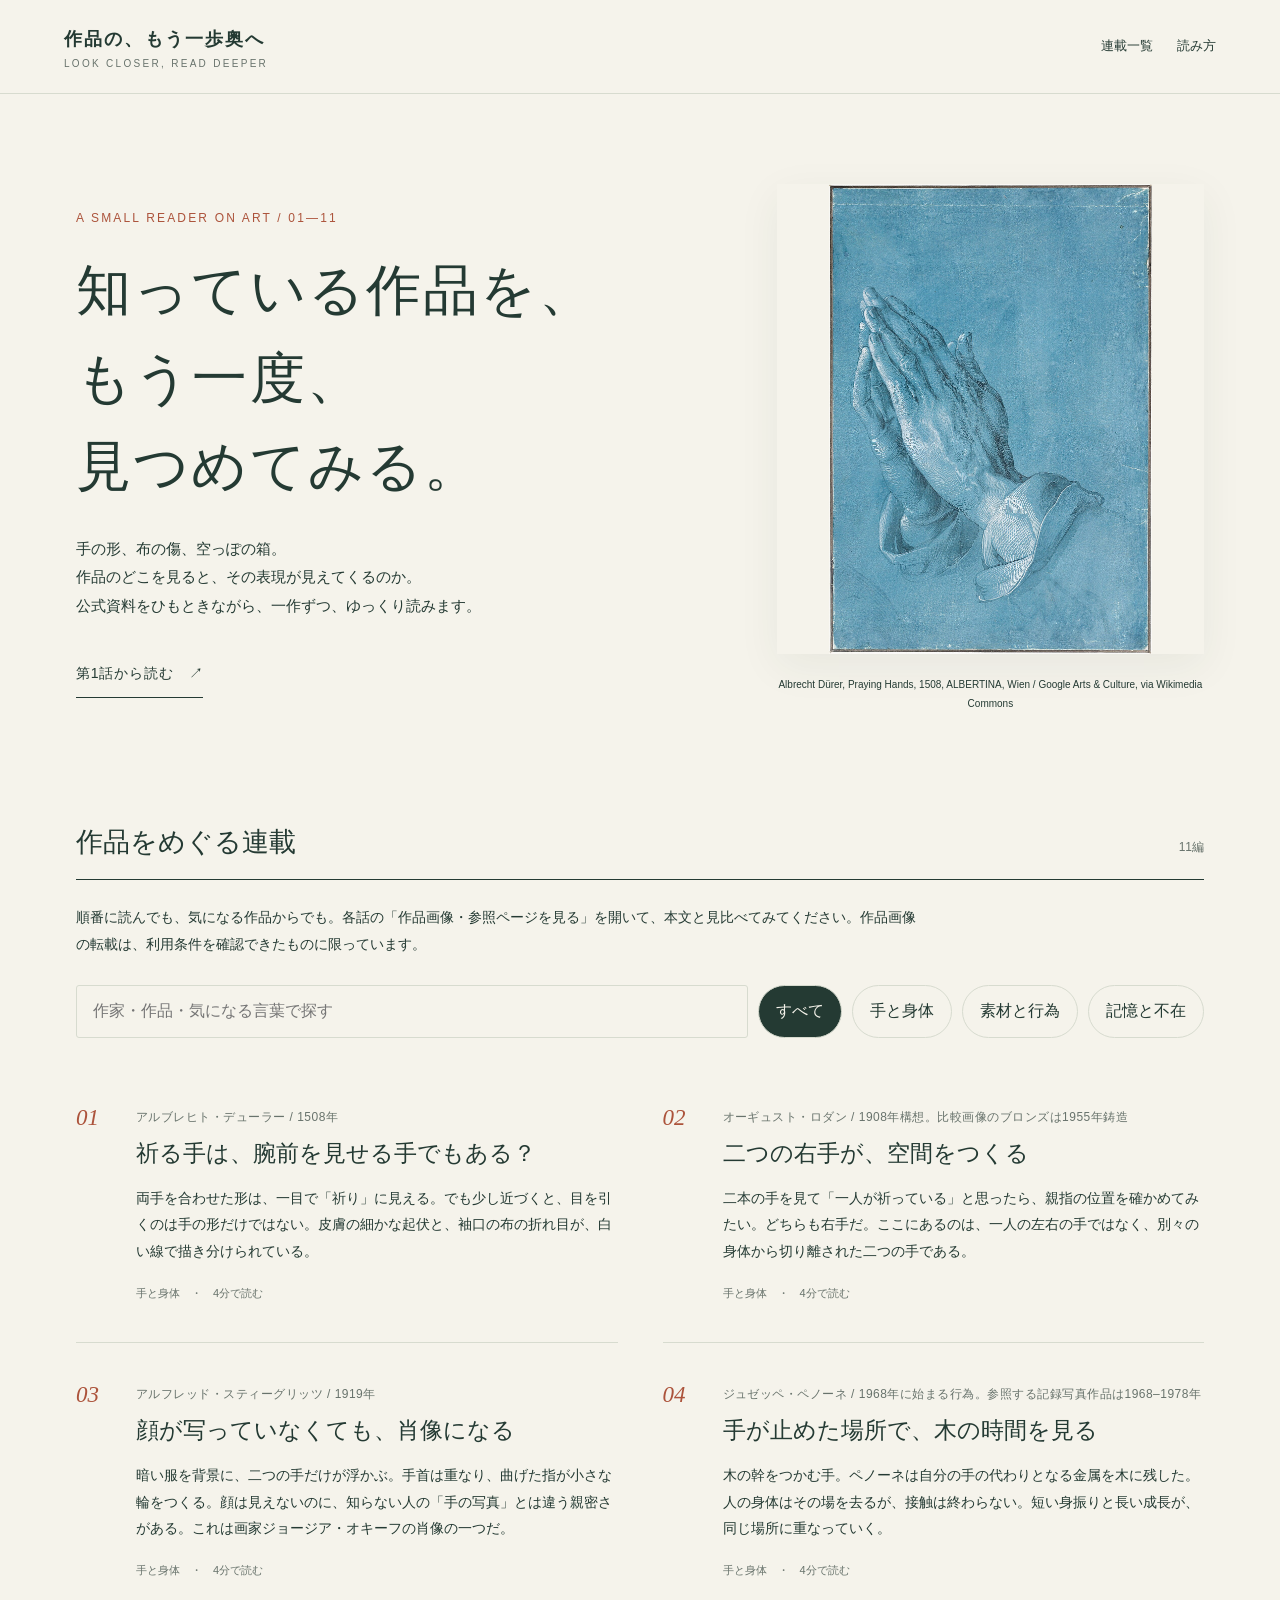
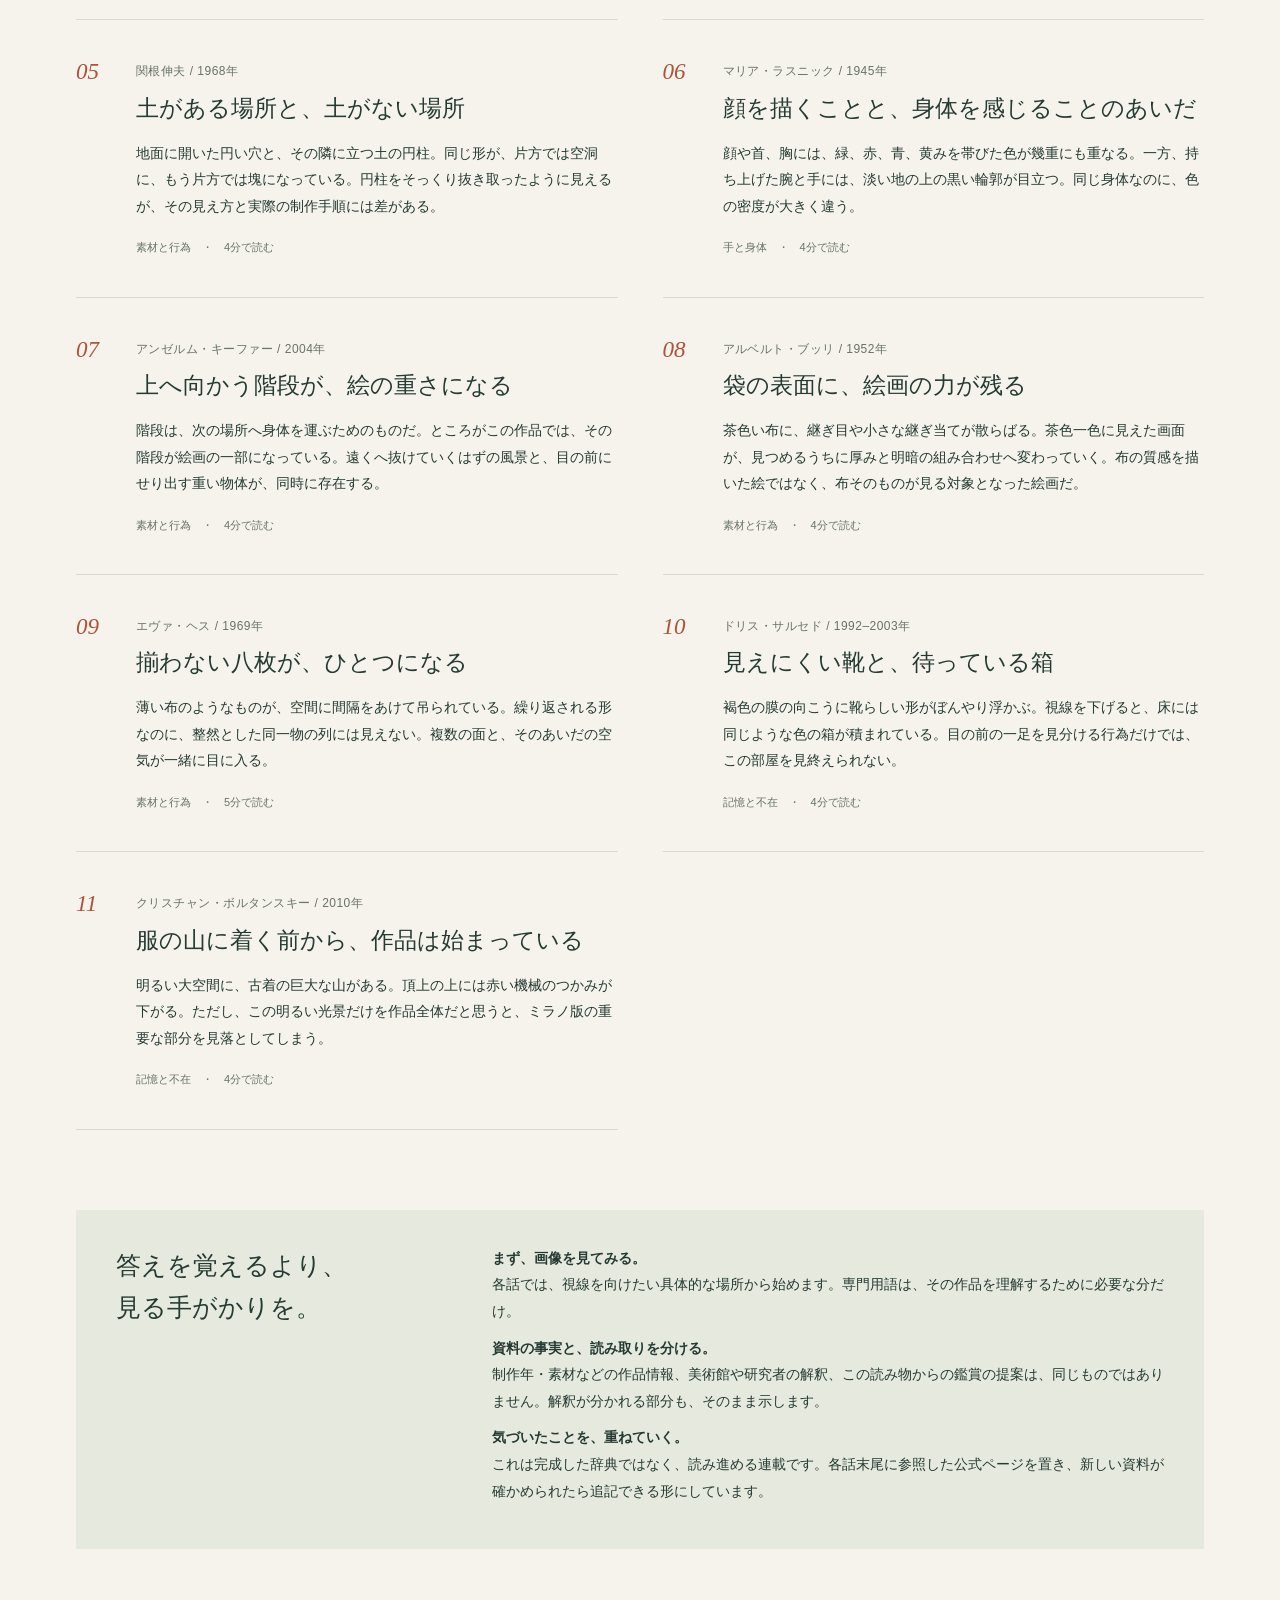
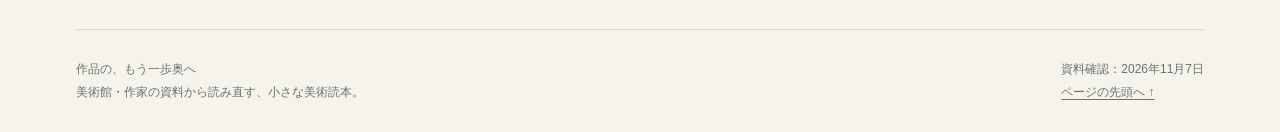
==== commit 70b58d20: "Add sourced note on weight and tension in Hesse Contingent" ====
--- a/index.html
+++ b/index.html
@@ -1 +1 @@
-<!doctype html><html lang="ja"><head><meta charset="utf-8"><meta name="viewport" content="width=device-width,initial-scale=1"><meta name="theme-color" content="#243a33"><meta name="description" content="手・素材・身体・記憶をめぐる美術の読み物。公式資料をたどり、作品をもう一度見るための連載。"><title>美術を読む連載 | 作品の、もう一歩奥へ</title><link rel="stylesheet" href="./style.css"><link rel="icon" href="data:image/svg+xml,%3Csvg xmlns='http://www.w3.org/2000/svg' viewBox='0 0 64 64'%3E%3Crect width='64' height='64' rx='12' fill='%23243a33'/%3E%3Cpath d='M17 14v36m15-36v36m15-36v36' stroke='%23f5f3eb' stroke-width='2'/%3E%3C/svg%3E"></head><body id="top"><header><a class="brand" href="./">作品の、もう一歩奥へ<small>LOOK CLOSER, READ DEEPER</small></a><nav aria-label="主要ナビゲーション"><a href="./#series">連載一覧</a><a href="./#about">読み方</a></nav></header><main class="wrap"><section class="hero"><div><div class="eyebrow">A small reader on art / 01—11</div><h1>知っている作品を、<br>もう一度、<br>見つめてみる。</h1><p>手の形、布の傷、空っぽの箱。<br>作品のどこを見ると、その表現が見えてくるのか。<br>公式資料をひもときながら、一作ずつ、ゆっくり読みます。</p><a class="button" href="articles/durer-praying-hands.html">第1話から読む　↗</a></div><figure class="hero-art"><img src="assets/durer-praying-hands.jpg" alt="祈る手"><figcaption>Albrecht Dürer, Praying Hands, 1508, ALBERTINA, Wien / Google Arts &amp; Culture, via Wikimedia Commons</figcaption></figure></section><section id="series"><div class="section-title"><h2>作品をめぐる連載</h2><span id="count">11編</span></div><p class="intro-note">順番に読んでも、気になる作品からでも。各話の「作品画像・参照ページを見る」を開いて、本文と見比べてみてください。作品画像の転載は、利用条件を確認できたものに限っています。</p><div class="tools"><input type="search" id="search" aria-label="作家名や作品名で探す" placeholder="作家・作品・気になる言葉で探す"><button class="filter" aria-pressed="true" data-filter="all">すべて</button><button class="filter" aria-pressed="false" data-filter="hands">手と身体</button><button class="filter" aria-pressed="false" data-filter="material">素材と行為</button><button class="filter" aria-pressed="false" data-filter="memory">記憶と不在</button></div><div class="entries"><article class="entry" data-category="hands"><span class="num">01</span><div><span class="artist">アルブレヒト・デューラー / 1508年</span><h3><a href="articles/durer-praying-hands.html">祈る手は、腕前を見せる手でもある？</a></h3><p>両手を合わせた形は、一目で「祈り」に見える。でも少し近づくと、目を引くのは手の形だけではない。皮膚の細かな起伏と、袖口の布の折れ目が、白い線で描き分けられている。</p><span class="meta">手と身体　・　4分で読む</span></div></article><article class="entry" data-category="hands"><span class="num">02</span><div><span class="artist">オーギュスト・ロダン / 1908年構想。比較画像のブロンズは1955年鋳造</span><h3><a href="articles/rodin-cathedral.html">二つの右手が、空間をつくる</a></h3><p>二本の手を見て「一人が祈っている」と思ったら、親指の位置を確かめてみたい。どちらも右手だ。ここにあるのは、一人の左右の手ではなく、別々の身体から切り離された二つの手である。</p><span class="meta">手と身体　・　4分で読む</span></div></article><article class="entry" data-category="hands"><span class="num">03</span><div><span class="artist">アルフレッド・スティーグリッツ / 1919年</span><h3><a href="articles/stieglitz-okeeffe-hands.html">顔が写っていなくても、肖像になる</a></h3><p>暗い服を背景に、二つの手だけが浮かぶ。手首は重なり、曲げた指が小さな輪をつくる。顔は見えないのに、知らない人の「手の写真」とは違う親密さがある。これは画家ジョージア・オキーフの肖像の一つだ。</p><span class="meta">手と身体　・　4分で読む</span></div></article><article class="entry" data-category="hands"><span class="num">04</span><div><span class="artist">ジュゼッペ・ペノーネ / 1968年に始まる行為。参照する記録写真作品は1968–1978年</span><h3><a href="articles/penone-growth.html">手が止めた場所で、木の時間を見る</a></h3><p>木の幹をつかむ手。ペノーネは自分の手の代わりとなる金属を木に残した。人の身体はその場を去るが、接触は終わらない。短い身振りと長い成長が、同じ場所に重なっていく。</p><span class="meta">手と身体　・　4分で読む</span></div></article><article class="entry" data-category="material"><span class="num">05</span><div><span class="artist">関根伸夫 / 1968年</span><h3><a href="articles/sekine-phase-earth.html">土がある場所と、土がない場所</a></h3><p>地面に開いた円い穴と、その隣に立つ土の円柱。同じ形が、片方では空洞に、もう片方では塊になっている。円柱をそっくり抜き取ったように見えるが、その見え方と実際の制作手順には差がある。</p><span class="meta">素材と行為　・　4分で読む</span></div></article><article class="entry" data-category="hands"><span class="num">06</span><div><span class="artist">マリア・ラスニック / 1945年</span><h3><a href="articles/lassnig-expressive-self.html">顔を描くことと、身体を感じることのあいだ</a></h3><p>顔や首、胸には、緑、赤、青、黄みを帯びた色が幾重にも重なる。一方、持ち上げた腕と手には、淡い地の上の黒い輪郭が目立つ。同じ身体なのに、色の密度が大きく違う。</p><span class="meta">手と身体　・　4分で読む</span></div></article><article class="entry" data-category="material"><span class="num">07</span><div><span class="artist">アンゼルム・キーファー / 2004年</span><h3><a href="articles/kiefer-lost-2004.html">上へ向かう階段が、絵の重さになる</a></h3><p>階段は、次の場所へ身体を運ぶためのものだ。ところがこの作品では、その階段が絵画の一部になっている。遠くへ抜けていくはずの風景と、目の前にせり出す重い物体が、同時に存在する。</p><span class="meta">素材と行為　・　4分で読む</span></div></article><article class="entry" data-category="material"><span class="num">08</span><div><span class="artist">アルベルト・ブッリ / 1952年</span><h3><a href="articles/burri-grande-sacco-1952.html">袋の表面に、絵画の力が残る</a></h3><p>茶色い布に、継ぎ目や小さな継ぎ当てが散らばる。茶色一色に見えた画面が、見つめるうちに厚みと明暗の組み合わせへ変わっていく。布の質感を描いた絵ではなく、布そのものが見る対象となった絵画だ。</p><span class="meta">素材と行為　・　4分で読む</span></div></article><article class="entry" data-category="material"><span class="num">09</span><div><span class="artist">エヴァ・ヘス / 1969年</span><h3><a href="articles/hesse-contingent-1969.html">揃わない八枚が、ひとつになる</a></h3><p>薄い布のようなものが、空間に間隔をあけて吊られている。繰り返される形なのに、整然とした同一物の列には見えない。複数の面と、そのあいだの空気が一緒に目に入る。</p><span class="meta">素材と行為　・　4分で読む</span></div></article><article class="entry" data-category="memory"><span class="num">10</span><div><span class="artist">ドリス・サルセド / 1992–2003年</span><h3><a href="articles/salcedo-atrabiliarios.html">見えにくい靴と、待っている箱</a></h3><p>褐色の膜の向こうに靴らしい形がぼんやり浮かぶ。視線を下げると、床には同じような色の箱が積まれている。目の前の一足を見分ける行為だけでは、この部屋を見終えられない。</p><span class="meta">記憶と不在　・　4分で読む</span></div></article><article class="entry" data-category="memory"><span class="num">11</span><div><span class="artist">クリスチャン・ボルタンスキー / 2010年</span><h3><a href="articles/boltanski-personnes-milan-2010.html">服の山に着く前から、作品は始まっている</a></h3><p>明るい大空間に、古着の巨大な山がある。頂上の上には赤い機械のつかみが下がる。ただし、この明るい光景だけを作品全体だと思うと、ミラノ版の重要な部分を見落としてしまう。</p><span class="meta">記憶と不在　・　4分で読む</span></div></article></div><p id="empty" class="empty" hidden>該当する記事がありません。別の言葉で探してください。</p></section><section id="about" class="guide"><h2>答えを覚えるより、<br>見る手がかりを。</h2><div><p><strong>まず、画像を見てみる。</strong><br>各話では、視線を向けたい具体的な場所から始めます。専門用語は、その作品を理解するために必要な分だけ。</p><p><strong>資料の事実と、読み取りを分ける。</strong><br>制作年・素材などの作品情報、美術館や研究者の解釈、この読み物からの鑑賞の提案は、同じものではありません。解釈が分かれる部分も、そのまま示します。</p><p><strong>気づいたことを、重ねていく。</strong><br>これは完成した辞典ではなく、読み進める連載です。各話末尾に参照した公式ページを置き、新しい資料が確かめられたら追記できる形にしています。</p></div></section><footer class="footer"><span>作品の、もう一歩奥へ<br>美術館・作家の資料から読み直す、小さな美術読本。</span><span>資料確認：2026年11月7日<br><a href="#top" class="backtop">ページの先頭へ ↑</a></span></footer></main><script src="./app.js"></script></body></html>+<!doctype html><html lang="ja"><head><meta charset="utf-8"><meta name="viewport" content="width=device-width,initial-scale=1"><meta name="theme-color" content="#243a33"><meta name="description" content="手・素材・身体・記憶をめぐる美術の読み物。公式資料をたどり、作品をもう一度見るための連載。"><title>美術を読む連載 | 作品の、もう一歩奥へ</title><link rel="stylesheet" href="./style.css"><link rel="icon" href="data:image/svg+xml,%3Csvg xmlns='http://www.w3.org/2000/svg' viewBox='0 0 64 64'%3E%3Crect width='64' height='64' rx='12' fill='%23243a33'/%3E%3Cpath d='M17 14v36m15-36v36m15-36v36' stroke='%23f5f3eb' stroke-width='2'/%3E%3C/svg%3E"></head><body id="top"><header><a class="brand" href="./">作品の、もう一歩奥へ<small>LOOK CLOSER, READ DEEPER</small></a><nav aria-label="主要ナビゲーション"><a href="./#series">連載一覧</a><a href="./#about">読み方</a></nav></header><main class="wrap"><section class="hero"><div><div class="eyebrow">A small reader on art / 01—11</div><h1>知っている作品を、<br>もう一度、<br>見つめてみる。</h1><p>手の形、布の傷、空っぽの箱。<br>作品のどこを見ると、その表現が見えてくるのか。<br>公式資料をひもときながら、一作ずつ、ゆっくり読みます。</p><a class="button" href="articles/durer-praying-hands.html">第1話から読む　↗</a></div><figure class="hero-art"><img src="assets/durer-praying-hands.jpg" alt="祈る手"><figcaption>Albrecht Dürer, Praying Hands, 1508, ALBERTINA, Wien / Google Arts &amp; Culture, via Wikimedia Commons</figcaption></figure></section><section id="series"><div class="section-title"><h2>作品をめぐる連載</h2><span id="count">11編</span></div><p class="intro-note">順番に読んでも、気になる作品からでも。各話の「作品画像・参照ページを見る」を開いて、本文と見比べてみてください。作品画像の転載は、利用条件を確認できたものに限っています。</p><div class="tools"><input type="search" id="search" aria-label="作家名や作品名で探す" placeholder="作家・作品・気になる言葉で探す"><button class="filter" aria-pressed="true" data-filter="all">すべて</button><button class="filter" aria-pressed="false" data-filter="hands">手と身体</button><button class="filter" aria-pressed="false" data-filter="material">素材と行為</button><button class="filter" aria-pressed="false" data-filter="memory">記憶と不在</button></div><div class="entries"><article class="entry" data-category="hands"><span class="num">01</span><div><span class="artist">アルブレヒト・デューラー / 1508年</span><h3><a href="articles/durer-praying-hands.html">祈る手は、腕前を見せる手でもある？</a></h3><p>両手を合わせた形は、一目で「祈り」に見える。でも少し近づくと、目を引くのは手の形だけではない。皮膚の細かな起伏と、袖口の布の折れ目が、白い線で描き分けられている。</p><span class="meta">手と身体　・　4分で読む</span></div></article><article class="entry" data-category="hands"><span class="num">02</span><div><span class="artist">オーギュスト・ロダン / 1908年構想。比較画像のブロンズは1955年鋳造</span><h3><a href="articles/rodin-cathedral.html">二つの右手が、空間をつくる</a></h3><p>二本の手を見て「一人が祈っている」と思ったら、親指の位置を確かめてみたい。どちらも右手だ。ここにあるのは、一人の左右の手ではなく、別々の身体から切り離された二つの手である。</p><span class="meta">手と身体　・　4分で読む</span></div></article><article class="entry" data-category="hands"><span class="num">03</span><div><span class="artist">アルフレッド・スティーグリッツ / 1919年</span><h3><a href="articles/stieglitz-okeeffe-hands.html">顔が写っていなくても、肖像になる</a></h3><p>暗い服を背景に、二つの手だけが浮かぶ。手首は重なり、曲げた指が小さな輪をつくる。顔は見えないのに、知らない人の「手の写真」とは違う親密さがある。これは画家ジョージア・オキーフの肖像の一つだ。</p><span class="meta">手と身体　・　4分で読む</span></div></article><article class="entry" data-category="hands"><span class="num">04</span><div><span class="artist">ジュゼッペ・ペノーネ / 1968年に始まる行為。参照する記録写真作品は1968–1978年</span><h3><a href="articles/penone-growth.html">手が止めた場所で、木の時間を見る</a></h3><p>木の幹をつかむ手。ペノーネは自分の手の代わりとなる金属を木に残した。人の身体はその場を去るが、接触は終わらない。短い身振りと長い成長が、同じ場所に重なっていく。</p><span class="meta">手と身体　・　4分で読む</span></div></article><article class="entry" data-category="material"><span class="num">05</span><div><span class="artist">関根伸夫 / 1968年</span><h3><a href="articles/sekine-phase-earth.html">土がある場所と、土がない場所</a></h3><p>地面に開いた円い穴と、その隣に立つ土の円柱。同じ形が、片方では空洞に、もう片方では塊になっている。円柱をそっくり抜き取ったように見えるが、その見え方と実際の制作手順には差がある。</p><span class="meta">素材と行為　・　4分で読む</span></div></article><article class="entry" data-category="hands"><span class="num">06</span><div><span class="artist">マリア・ラスニック / 1945年</span><h3><a href="articles/lassnig-expressive-self.html">顔を描くことと、身体を感じることのあいだ</a></h3><p>顔や首、胸には、緑、赤、青、黄みを帯びた色が幾重にも重なる。一方、持ち上げた腕と手には、淡い地の上の黒い輪郭が目立つ。同じ身体なのに、色の密度が大きく違う。</p><span class="meta">手と身体　・　4分で読む</span></div></article><article class="entry" data-category="material"><span class="num">07</span><div><span class="artist">アンゼルム・キーファー / 2004年</span><h3><a href="articles/kiefer-lost-2004.html">上へ向かう階段が、絵の重さになる</a></h3><p>階段は、次の場所へ身体を運ぶためのものだ。ところがこの作品では、その階段が絵画の一部になっている。遠くへ抜けていくはずの風景と、目の前にせり出す重い物体が、同時に存在する。</p><span class="meta">素材と行為　・　4分で読む</span></div></article><article class="entry" data-category="material"><span class="num">08</span><div><span class="artist">アルベルト・ブッリ / 1952年</span><h3><a href="articles/burri-grande-sacco-1952.html">袋の表面に、絵画の力が残る</a></h3><p>茶色い布に、継ぎ目や小さな継ぎ当てが散らばる。茶色一色に見えた画面が、見つめるうちに厚みと明暗の組み合わせへ変わっていく。布の質感を描いた絵ではなく、布そのものが見る対象となった絵画だ。</p><span class="meta">素材と行為　・　4分で読む</span></div></article><article class="entry" data-category="material"><span class="num">09</span><div><span class="artist">エヴァ・ヘス / 1969年</span><h3><a href="articles/hesse-contingent-1969.html">揃わない八枚が、ひとつになる</a></h3><p>薄い布のようなものが、空間に間隔をあけて吊られている。繰り返される形なのに、整然とした同一物の列には見えない。複数の面と、そのあいだの空気が一緒に目に入る。</p><span class="meta">素材と行為　・　5分で読む</span></div></article><article class="entry" data-category="memory"><span class="num">10</span><div><span class="artist">ドリス・サルセド / 1992–2003年</span><h3><a href="articles/salcedo-atrabiliarios.html">見えにくい靴と、待っている箱</a></h3><p>褐色の膜の向こうに靴らしい形がぼんやり浮かぶ。視線を下げると、床には同じような色の箱が積まれている。目の前の一足を見分ける行為だけでは、この部屋を見終えられない。</p><span class="meta">記憶と不在　・　4分で読む</span></div></article><article class="entry" data-category="memory"><span class="num">11</span><div><span class="artist">クリスチャン・ボルタンスキー / 2010年</span><h3><a href="articles/boltanski-personnes-milan-2010.html">服の山に着く前から、作品は始まっている</a></h3><p>明るい大空間に、古着の巨大な山がある。頂上の上には赤い機械のつかみが下がる。ただし、この明るい光景だけを作品全体だと思うと、ミラノ版の重要な部分を見落としてしまう。</p><span class="meta">記憶と不在　・　4分で読む</span></div></article></div><p id="empty" class="empty" hidden>該当する記事がありません。別の言葉で探してください。</p></section><section id="about" class="guide"><h2>答えを覚えるより、<br>見る手がかりを。</h2><div><p><strong>まず、画像を見てみる。</strong><br>各話では、視線を向けたい具体的な場所から始めます。専門用語は、その作品を理解するために必要な分だけ。</p><p><strong>資料の事実と、読み取りを分ける。</strong><br>制作年・素材などの作品情報、美術館や研究者の解釈、この読み物からの鑑賞の提案は、同じものではありません。解釈が分かれる部分も、そのまま示します。</p><p><strong>気づいたことを、重ねていく。</strong><br>これは完成した辞典ではなく、読み進める連載です。各話末尾に参照した公式ページを置き、新しい資料が確かめられたら追記できる形にしています。</p></div></section><footer class="footer"><span>作品の、もう一歩奥へ<br>美術館・作家の資料から読み直す、小さな美術読本。</span><span>資料確認：2026年11月7日<br><a href="#top" class="backtop">ページの先頭へ ↑</a></span></footer></main><script src="./app.js"></script></body></html>
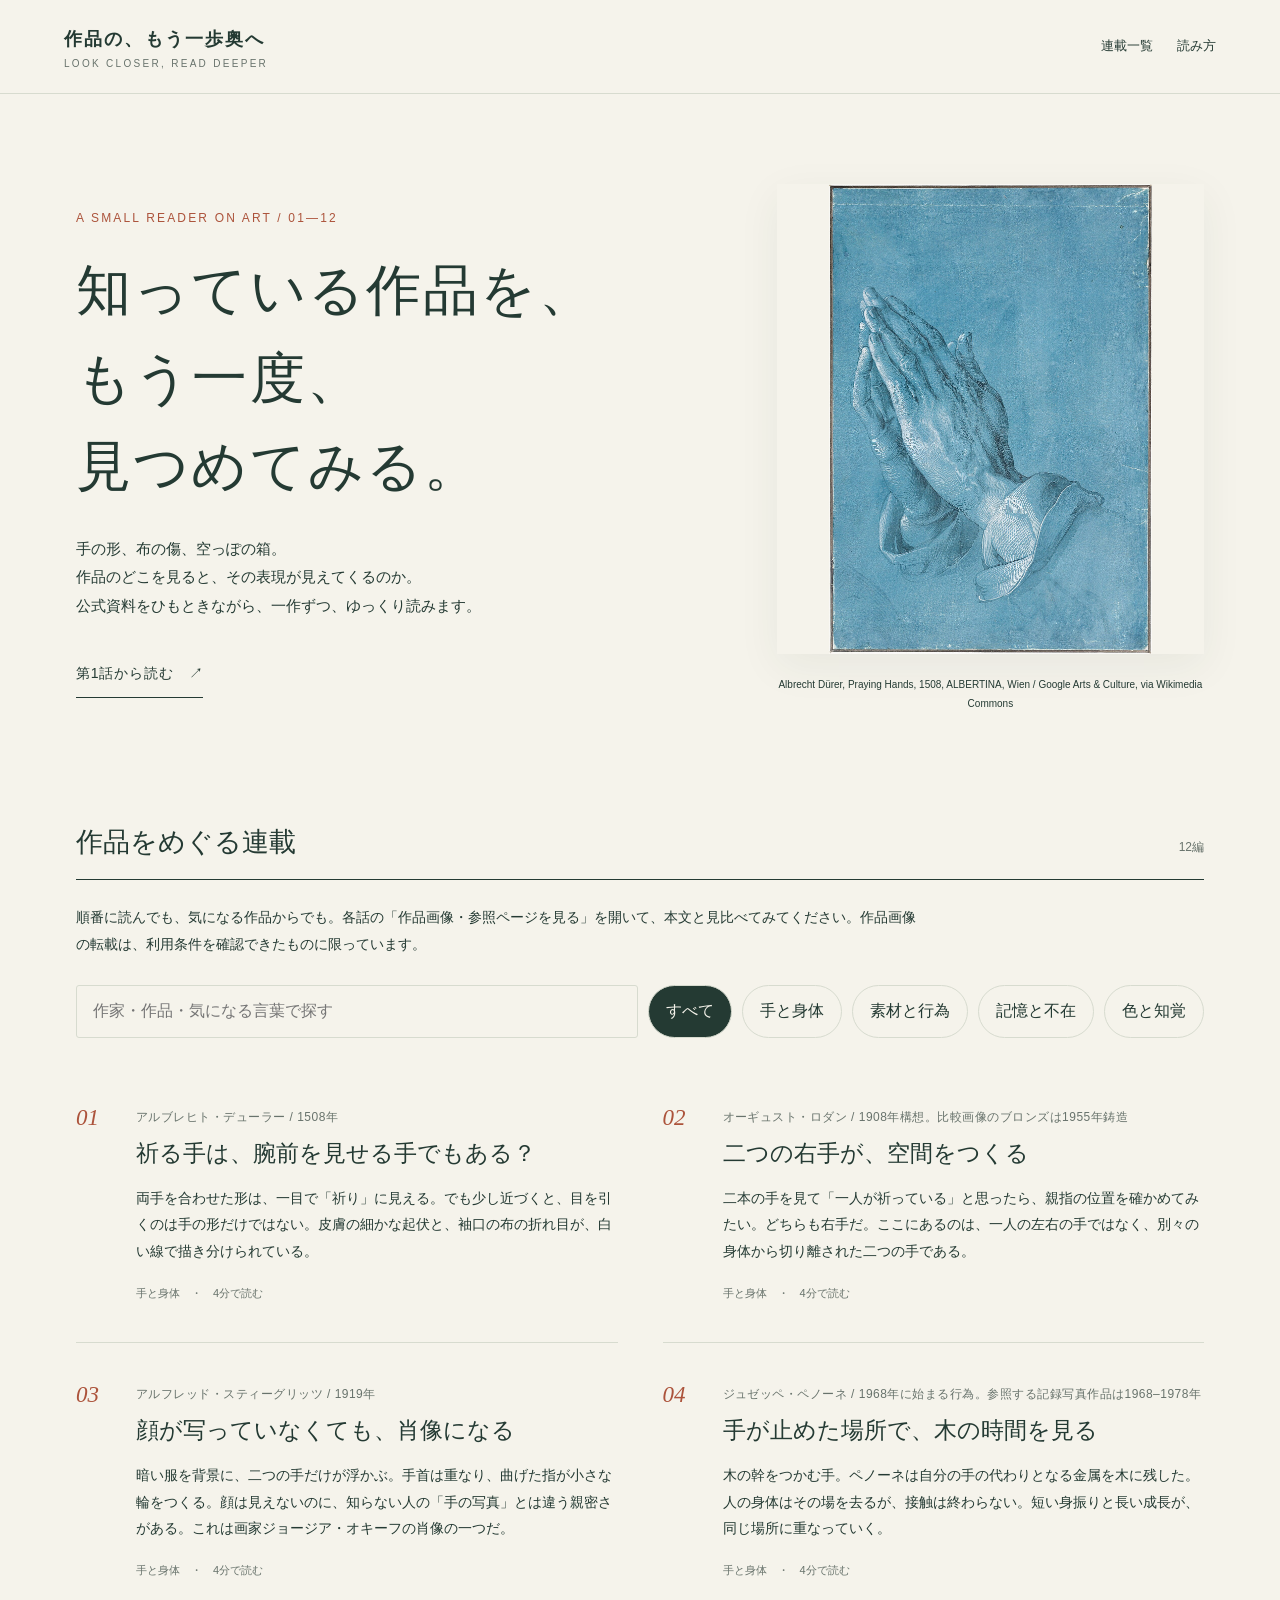
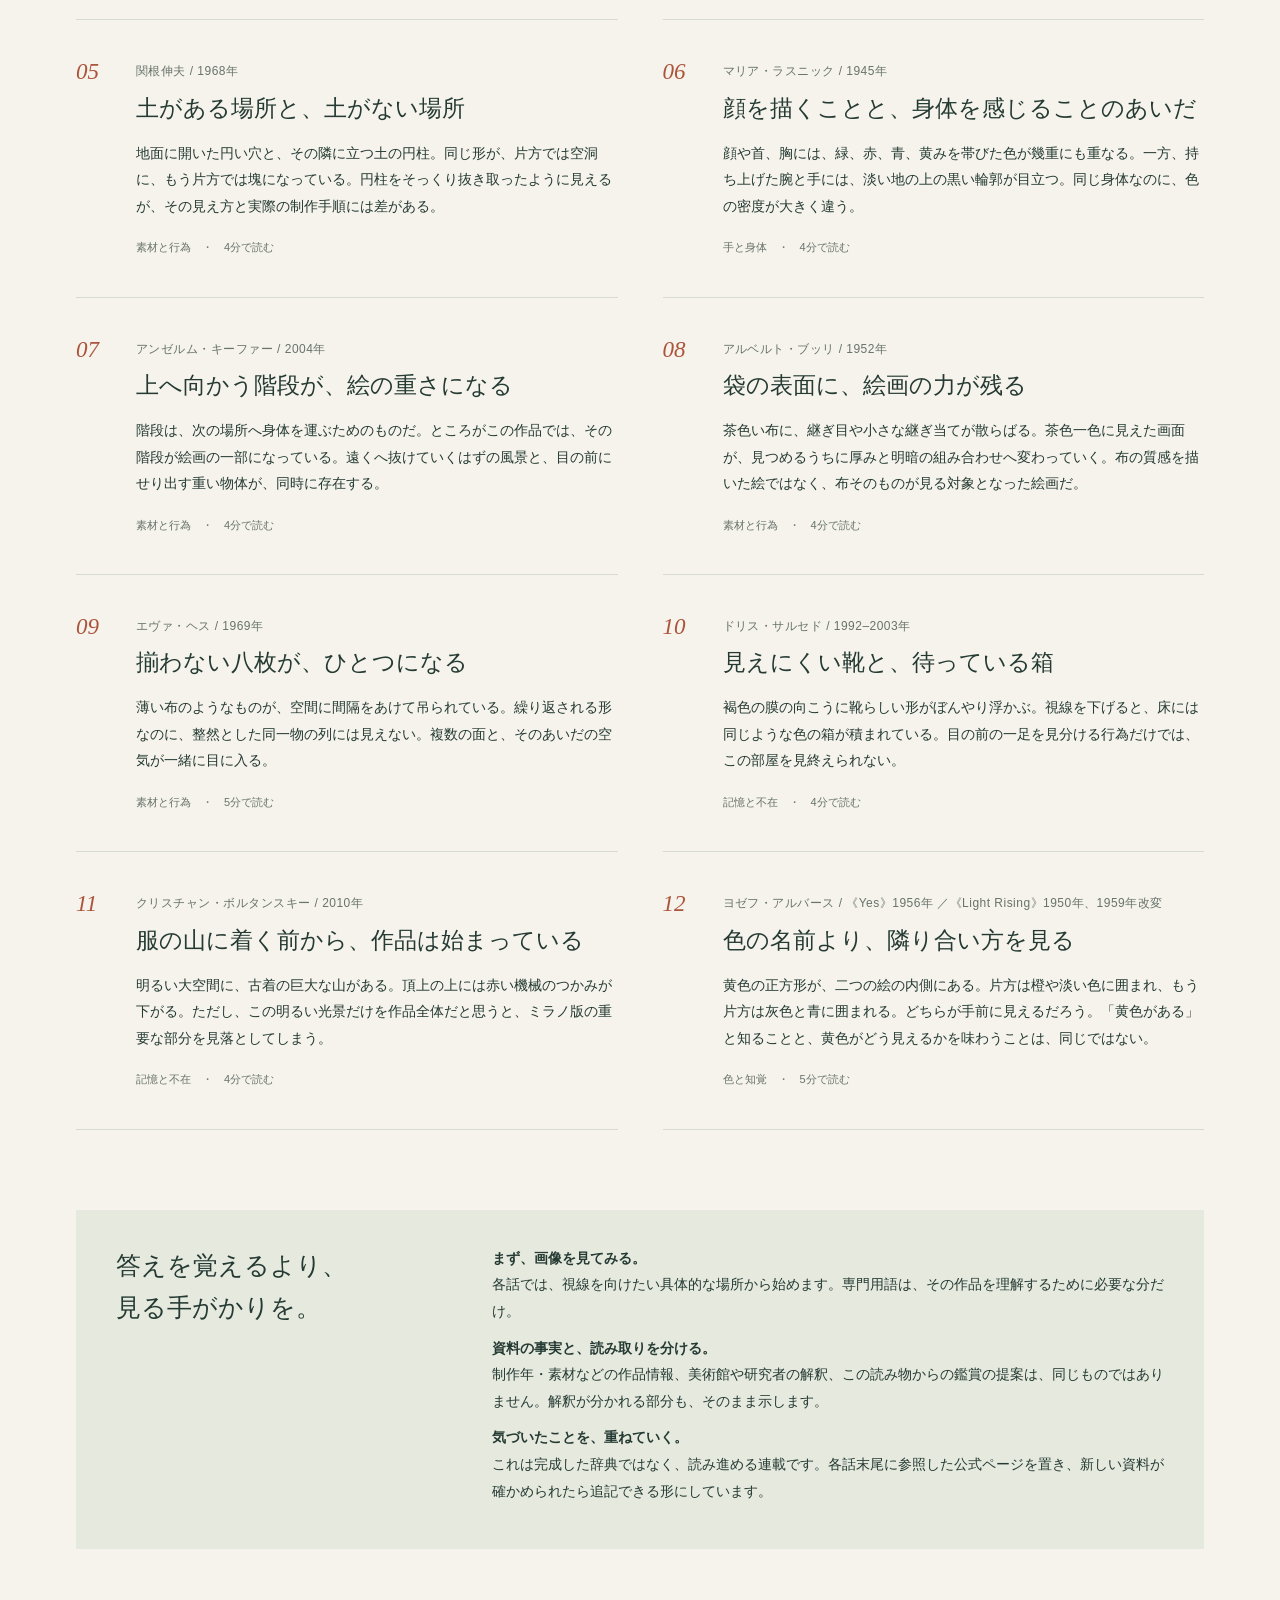
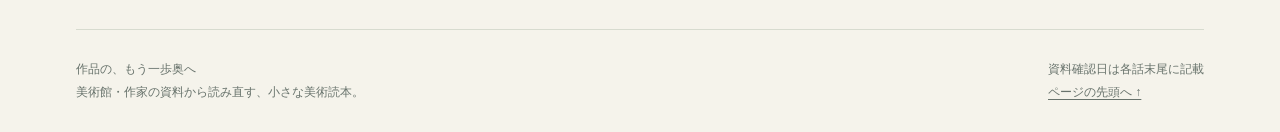
==== commit 04cf56e4: "Add Albers reading on color relationships with primary sources" ====
--- a/index.html
+++ b/index.html
@@ -1 +1 @@
-<!doctype html><html lang="ja"><head><meta charset="utf-8"><meta name="viewport" content="width=device-width,initial-scale=1"><meta name="theme-color" content="#243a33"><meta name="description" content="手・素材・身体・記憶をめぐる美術の読み物。公式資料をたどり、作品をもう一度見るための連載。"><title>美術を読む連載 | 作品の、もう一歩奥へ</title><link rel="stylesheet" href="./style.css"><link rel="icon" href="data:image/svg+xml,%3Csvg xmlns='http://www.w3.org/2000/svg' viewBox='0 0 64 64'%3E%3Crect width='64' height='64' rx='12' fill='%23243a33'/%3E%3Cpath d='M17 14v36m15-36v36m15-36v36' stroke='%23f5f3eb' stroke-width='2'/%3E%3C/svg%3E"></head><body id="top"><header><a class="brand" href="./">作品の、もう一歩奥へ<small>LOOK CLOSER, READ DEEPER</small></a><nav aria-label="主要ナビゲーション"><a href="./#series">連載一覧</a><a href="./#about">読み方</a></nav></header><main class="wrap"><section class="hero"><div><div class="eyebrow">A small reader on art / 01—11</div><h1>知っている作品を、<br>もう一度、<br>見つめてみる。</h1><p>手の形、布の傷、空っぽの箱。<br>作品のどこを見ると、その表現が見えてくるのか。<br>公式資料をひもときながら、一作ずつ、ゆっくり読みます。</p><a class="button" href="articles/durer-praying-hands.html">第1話から読む　↗</a></div><figure class="hero-art"><img src="assets/durer-praying-hands.jpg" alt="祈る手"><figcaption>Albrecht Dürer, Praying Hands, 1508, ALBERTINA, Wien / Google Arts &amp; Culture, via Wikimedia Commons</figcaption></figure></section><section id="series"><div class="section-title"><h2>作品をめぐる連載</h2><span id="count">11編</span></div><p class="intro-note">順番に読んでも、気になる作品からでも。各話の「作品画像・参照ページを見る」を開いて、本文と見比べてみてください。作品画像の転載は、利用条件を確認できたものに限っています。</p><div class="tools"><input type="search" id="search" aria-label="作家名や作品名で探す" placeholder="作家・作品・気になる言葉で探す"><button class="filter" aria-pressed="true" data-filter="all">すべて</button><button class="filter" aria-pressed="false" data-filter="hands">手と身体</button><button class="filter" aria-pressed="false" data-filter="material">素材と行為</button><button class="filter" aria-pressed="false" data-filter="memory">記憶と不在</button></div><div class="entries"><article class="entry" data-category="hands"><span class="num">01</span><div><span class="artist">アルブレヒト・デューラー / 1508年</span><h3><a href="articles/durer-praying-hands.html">祈る手は、腕前を見せる手でもある？</a></h3><p>両手を合わせた形は、一目で「祈り」に見える。でも少し近づくと、目を引くのは手の形だけではない。皮膚の細かな起伏と、袖口の布の折れ目が、白い線で描き分けられている。</p><span class="meta">手と身体　・　4分で読む</span></div></article><article class="entry" data-category="hands"><span class="num">02</span><div><span class="artist">オーギュスト・ロダン / 1908年構想。比較画像のブロンズは1955年鋳造</span><h3><a href="articles/rodin-cathedral.html">二つの右手が、空間をつくる</a></h3><p>二本の手を見て「一人が祈っている」と思ったら、親指の位置を確かめてみたい。どちらも右手だ。ここにあるのは、一人の左右の手ではなく、別々の身体から切り離された二つの手である。</p><span class="meta">手と身体　・　4分で読む</span></div></article><article class="entry" data-category="hands"><span class="num">03</span><div><span class="artist">アルフレッド・スティーグリッツ / 1919年</span><h3><a href="articles/stieglitz-okeeffe-hands.html">顔が写っていなくても、肖像になる</a></h3><p>暗い服を背景に、二つの手だけが浮かぶ。手首は重なり、曲げた指が小さな輪をつくる。顔は見えないのに、知らない人の「手の写真」とは違う親密さがある。これは画家ジョージア・オキーフの肖像の一つだ。</p><span class="meta">手と身体　・　4分で読む</span></div></article><article class="entry" data-category="hands"><span class="num">04</span><div><span class="artist">ジュゼッペ・ペノーネ / 1968年に始まる行為。参照する記録写真作品は1968–1978年</span><h3><a href="articles/penone-growth.html">手が止めた場所で、木の時間を見る</a></h3><p>木の幹をつかむ手。ペノーネは自分の手の代わりとなる金属を木に残した。人の身体はその場を去るが、接触は終わらない。短い身振りと長い成長が、同じ場所に重なっていく。</p><span class="meta">手と身体　・　4分で読む</span></div></article><article class="entry" data-category="material"><span class="num">05</span><div><span class="artist">関根伸夫 / 1968年</span><h3><a href="articles/sekine-phase-earth.html">土がある場所と、土がない場所</a></h3><p>地面に開いた円い穴と、その隣に立つ土の円柱。同じ形が、片方では空洞に、もう片方では塊になっている。円柱をそっくり抜き取ったように見えるが、その見え方と実際の制作手順には差がある。</p><span class="meta">素材と行為　・　4分で読む</span></div></article><article class="entry" data-category="hands"><span class="num">06</span><div><span class="artist">マリア・ラスニック / 1945年</span><h3><a href="articles/lassnig-expressive-self.html">顔を描くことと、身体を感じることのあいだ</a></h3><p>顔や首、胸には、緑、赤、青、黄みを帯びた色が幾重にも重なる。一方、持ち上げた腕と手には、淡い地の上の黒い輪郭が目立つ。同じ身体なのに、色の密度が大きく違う。</p><span class="meta">手と身体　・　4分で読む</span></div></article><article class="entry" data-category="material"><span class="num">07</span><div><span class="artist">アンゼルム・キーファー / 2004年</span><h3><a href="articles/kiefer-lost-2004.html">上へ向かう階段が、絵の重さになる</a></h3><p>階段は、次の場所へ身体を運ぶためのものだ。ところがこの作品では、その階段が絵画の一部になっている。遠くへ抜けていくはずの風景と、目の前にせり出す重い物体が、同時に存在する。</p><span class="meta">素材と行為　・　4分で読む</span></div></article><article class="entry" data-category="material"><span class="num">08</span><div><span class="artist">アルベルト・ブッリ / 1952年</span><h3><a href="articles/burri-grande-sacco-1952.html">袋の表面に、絵画の力が残る</a></h3><p>茶色い布に、継ぎ目や小さな継ぎ当てが散らばる。茶色一色に見えた画面が、見つめるうちに厚みと明暗の組み合わせへ変わっていく。布の質感を描いた絵ではなく、布そのものが見る対象となった絵画だ。</p><span class="meta">素材と行為　・　4分で読む</span></div></article><article class="entry" data-category="material"><span class="num">09</span><div><span class="artist">エヴァ・ヘス / 1969年</span><h3><a href="articles/hesse-contingent-1969.html">揃わない八枚が、ひとつになる</a></h3><p>薄い布のようなものが、空間に間隔をあけて吊られている。繰り返される形なのに、整然とした同一物の列には見えない。複数の面と、そのあいだの空気が一緒に目に入る。</p><span class="meta">素材と行為　・　5分で読む</span></div></article><article class="entry" data-category="memory"><span class="num">10</span><div><span class="artist">ドリス・サルセド / 1992–2003年</span><h3><a href="articles/salcedo-atrabiliarios.html">見えにくい靴と、待っている箱</a></h3><p>褐色の膜の向こうに靴らしい形がぼんやり浮かぶ。視線を下げると、床には同じような色の箱が積まれている。目の前の一足を見分ける行為だけでは、この部屋を見終えられない。</p><span class="meta">記憶と不在　・　4分で読む</span></div></article><article class="entry" data-category="memory"><span class="num">11</span><div><span class="artist">クリスチャン・ボルタンスキー / 2010年</span><h3><a href="articles/boltanski-personnes-milan-2010.html">服の山に着く前から、作品は始まっている</a></h3><p>明るい大空間に、古着の巨大な山がある。頂上の上には赤い機械のつかみが下がる。ただし、この明るい光景だけを作品全体だと思うと、ミラノ版の重要な部分を見落としてしまう。</p><span class="meta">記憶と不在　・　4分で読む</span></div></article></div><p id="empty" class="empty" hidden>該当する記事がありません。別の言葉で探してください。</p></section><section id="about" class="guide"><h2>答えを覚えるより、<br>見る手がかりを。</h2><div><p><strong>まず、画像を見てみる。</strong><br>各話では、視線を向けたい具体的な場所から始めます。専門用語は、その作品を理解するために必要な分だけ。</p><p><strong>資料の事実と、読み取りを分ける。</strong><br>制作年・素材などの作品情報、美術館や研究者の解釈、この読み物からの鑑賞の提案は、同じものではありません。解釈が分かれる部分も、そのまま示します。</p><p><strong>気づいたことを、重ねていく。</strong><br>これは完成した辞典ではなく、読み進める連載です。各話末尾に参照した公式ページを置き、新しい資料が確かめられたら追記できる形にしています。</p></div></section><footer class="footer"><span>作品の、もう一歩奥へ<br>美術館・作家の資料から読み直す、小さな美術読本。</span><span>資料確認：2026年11月7日<br><a href="#top" class="backtop">ページの先頭へ ↑</a></span></footer></main><script src="./app.js"></script></body></html>+<!doctype html><html lang="ja"><head><meta charset="utf-8"><meta name="viewport" content="width=device-width,initial-scale=1"><meta name="theme-color" content="#243a33"><meta name="description" content="手・素材・身体・記憶をめぐる美術の読み物。公式資料をたどり、作品をもう一度見るための連載。"><title>美術を読む連載 | 作品の、もう一歩奥へ</title><link rel="stylesheet" href="./style.css"><link rel="icon" href="data:image/svg+xml,%3Csvg xmlns='http://www.w3.org/2000/svg' viewBox='0 0 64 64'%3E%3Crect width='64' height='64' rx='12' fill='%23243a33'/%3E%3Cpath d='M17 14v36m15-36v36m15-36v36' stroke='%23f5f3eb' stroke-width='2'/%3E%3C/svg%3E"></head><body id="top"><header><a class="brand" href="./">作品の、もう一歩奥へ<small>LOOK CLOSER, READ DEEPER</small></a><nav aria-label="主要ナビゲーション"><a href="./#series">連載一覧</a><a href="./#about">読み方</a></nav></header><main class="wrap"><section class="hero"><div><div class="eyebrow">A small reader on art / 01—12</div><h1>知っている作品を、<br>もう一度、<br>見つめてみる。</h1><p>手の形、布の傷、空っぽの箱。<br>作品のどこを見ると、その表現が見えてくるのか。<br>公式資料をひもときながら、一作ずつ、ゆっくり読みます。</p><a class="button" href="articles/durer-praying-hands.html">第1話から読む　↗</a></div><figure class="hero-art"><img src="assets/durer-praying-hands.jpg" alt="祈る手"><figcaption>Albrecht Dürer, Praying Hands, 1508, ALBERTINA, Wien / Google Arts &amp; Culture, via Wikimedia Commons</figcaption></figure></section><section id="series"><div class="section-title"><h2>作品をめぐる連載</h2><span id="count">12編</span></div><p class="intro-note">順番に読んでも、気になる作品からでも。各話の「作品画像・参照ページを見る」を開いて、本文と見比べてみてください。作品画像の転載は、利用条件を確認できたものに限っています。</p><div class="tools"><input type="search" id="search" aria-label="作家名や作品名で探す" placeholder="作家・作品・気になる言葉で探す"><button class="filter" aria-pressed="true" data-filter="all">すべて</button><button class="filter" aria-pressed="false" data-filter="hands">手と身体</button><button class="filter" aria-pressed="false" data-filter="material">素材と行為</button><button class="filter" aria-pressed="false" data-filter="memory">記憶と不在</button><button class="filter" aria-pressed="false" data-filter="color">色と知覚</button></div><div class="entries"><article class="entry" data-category="hands"><span class="num">01</span><div><span class="artist">アルブレヒト・デューラー / 1508年</span><h3><a href="articles/durer-praying-hands.html">祈る手は、腕前を見せる手でもある？</a></h3><p>両手を合わせた形は、一目で「祈り」に見える。でも少し近づくと、目を引くのは手の形だけではない。皮膚の細かな起伏と、袖口の布の折れ目が、白い線で描き分けられている。</p><span class="meta">手と身体　・　4分で読む</span></div></article><article class="entry" data-category="hands"><span class="num">02</span><div><span class="artist">オーギュスト・ロダン / 1908年構想。比較画像のブロンズは1955年鋳造</span><h3><a href="articles/rodin-cathedral.html">二つの右手が、空間をつくる</a></h3><p>二本の手を見て「一人が祈っている」と思ったら、親指の位置を確かめてみたい。どちらも右手だ。ここにあるのは、一人の左右の手ではなく、別々の身体から切り離された二つの手である。</p><span class="meta">手と身体　・　4分で読む</span></div></article><article class="entry" data-category="hands"><span class="num">03</span><div><span class="artist">アルフレッド・スティーグリッツ / 1919年</span><h3><a href="articles/stieglitz-okeeffe-hands.html">顔が写っていなくても、肖像になる</a></h3><p>暗い服を背景に、二つの手だけが浮かぶ。手首は重なり、曲げた指が小さな輪をつくる。顔は見えないのに、知らない人の「手の写真」とは違う親密さがある。これは画家ジョージア・オキーフの肖像の一つだ。</p><span class="meta">手と身体　・　4分で読む</span></div></article><article class="entry" data-category="hands"><span class="num">04</span><div><span class="artist">ジュゼッペ・ペノーネ / 1968年に始まる行為。参照する記録写真作品は1968–1978年</span><h3><a href="articles/penone-growth.html">手が止めた場所で、木の時間を見る</a></h3><p>木の幹をつかむ手。ペノーネは自分の手の代わりとなる金属を木に残した。人の身体はその場を去るが、接触は終わらない。短い身振りと長い成長が、同じ場所に重なっていく。</p><span class="meta">手と身体　・　4分で読む</span></div></article><article class="entry" data-category="material"><span class="num">05</span><div><span class="artist">関根伸夫 / 1968年</span><h3><a href="articles/sekine-phase-earth.html">土がある場所と、土がない場所</a></h3><p>地面に開いた円い穴と、その隣に立つ土の円柱。同じ形が、片方では空洞に、もう片方では塊になっている。円柱をそっくり抜き取ったように見えるが、その見え方と実際の制作手順には差がある。</p><span class="meta">素材と行為　・　4分で読む</span></div></article><article class="entry" data-category="hands"><span class="num">06</span><div><span class="artist">マリア・ラスニック / 1945年</span><h3><a href="articles/lassnig-expressive-self.html">顔を描くことと、身体を感じることのあいだ</a></h3><p>顔や首、胸には、緑、赤、青、黄みを帯びた色が幾重にも重なる。一方、持ち上げた腕と手には、淡い地の上の黒い輪郭が目立つ。同じ身体なのに、色の密度が大きく違う。</p><span class="meta">手と身体　・　4分で読む</span></div></article><article class="entry" data-category="material"><span class="num">07</span><div><span class="artist">アンゼルム・キーファー / 2004年</span><h3><a href="articles/kiefer-lost-2004.html">上へ向かう階段が、絵の重さになる</a></h3><p>階段は、次の場所へ身体を運ぶためのものだ。ところがこの作品では、その階段が絵画の一部になっている。遠くへ抜けていくはずの風景と、目の前にせり出す重い物体が、同時に存在する。</p><span class="meta">素材と行為　・　4分で読む</span></div></article><article class="entry" data-category="material"><span class="num">08</span><div><span class="artist">アルベルト・ブッリ / 1952年</span><h3><a href="articles/burri-grande-sacco-1952.html">袋の表面に、絵画の力が残る</a></h3><p>茶色い布に、継ぎ目や小さな継ぎ当てが散らばる。茶色一色に見えた画面が、見つめるうちに厚みと明暗の組み合わせへ変わっていく。布の質感を描いた絵ではなく、布そのものが見る対象となった絵画だ。</p><span class="meta">素材と行為　・　4分で読む</span></div></article><article class="entry" data-category="material"><span class="num">09</span><div><span class="artist">エヴァ・ヘス / 1969年</span><h3><a href="articles/hesse-contingent-1969.html">揃わない八枚が、ひとつになる</a></h3><p>薄い布のようなものが、空間に間隔をあけて吊られている。繰り返される形なのに、整然とした同一物の列には見えない。複数の面と、そのあいだの空気が一緒に目に入る。</p><span class="meta">素材と行為　・　5分で読む</span></div></article><article class="entry" data-category="memory"><span class="num">10</span><div><span class="artist">ドリス・サルセド / 1992–2003年</span><h3><a href="articles/salcedo-atrabiliarios.html">見えにくい靴と、待っている箱</a></h3><p>褐色の膜の向こうに靴らしい形がぼんやり浮かぶ。視線を下げると、床には同じような色の箱が積まれている。目の前の一足を見分ける行為だけでは、この部屋を見終えられない。</p><span class="meta">記憶と不在　・　4分で読む</span></div></article><article class="entry" data-category="memory"><span class="num">11</span><div><span class="artist">クリスチャン・ボルタンスキー / 2010年</span><h3><a href="articles/boltanski-personnes-milan-2010.html">服の山に着く前から、作品は始まっている</a></h3><p>明るい大空間に、古着の巨大な山がある。頂上の上には赤い機械のつかみが下がる。ただし、この明るい光景だけを作品全体だと思うと、ミラノ版の重要な部分を見落としてしまう。</p><span class="meta">記憶と不在　・　4分で読む</span></div></article><article class="entry" data-category="color"><span class="num">12</span><div><span class="artist">ヨゼフ・アルバース / 《Yes》1956年 ／《Light Rising》1950年、1959年改変</span><h3><a href="articles/albers-color-order.html">色の名前より、隣り合い方を見る</a></h3><p>黄色の正方形が、二つの絵の内側にある。片方は橙や淡い色に囲まれ、もう片方は灰色と青に囲まれる。どちらが手前に見えるだろう。「黄色がある」と知ることと、黄色がどう見えるかを味わうことは、同じではない。</p><span class="meta">色と知覚　・　5分で読む</span></div></article></div><p id="empty" class="empty" hidden>該当する記事がありません。別の言葉で探してください。</p></section><section id="about" class="guide"><h2>答えを覚えるより、<br>見る手がかりを。</h2><div><p><strong>まず、画像を見てみる。</strong><br>各話では、視線を向けたい具体的な場所から始めます。専門用語は、その作品を理解するために必要な分だけ。</p><p><strong>資料の事実と、読み取りを分ける。</strong><br>制作年・素材などの作品情報、美術館や研究者の解釈、この読み物からの鑑賞の提案は、同じものではありません。解釈が分かれる部分も、そのまま示します。</p><p><strong>気づいたことを、重ねていく。</strong><br>これは完成した辞典ではなく、読み進める連載です。各話末尾に参照した公式ページを置き、新しい資料が確かめられたら追記できる形にしています。</p></div></section><footer class="footer"><span>作品の、もう一歩奥へ<br>美術館・作家の資料から読み直す、小さな美術読本。</span><span>資料確認日は各話末尾に記載<br><a href="#top" class="backtop">ページの先頭へ ↑</a></span></footer></main><script src="./app.js"></script></body></html>
